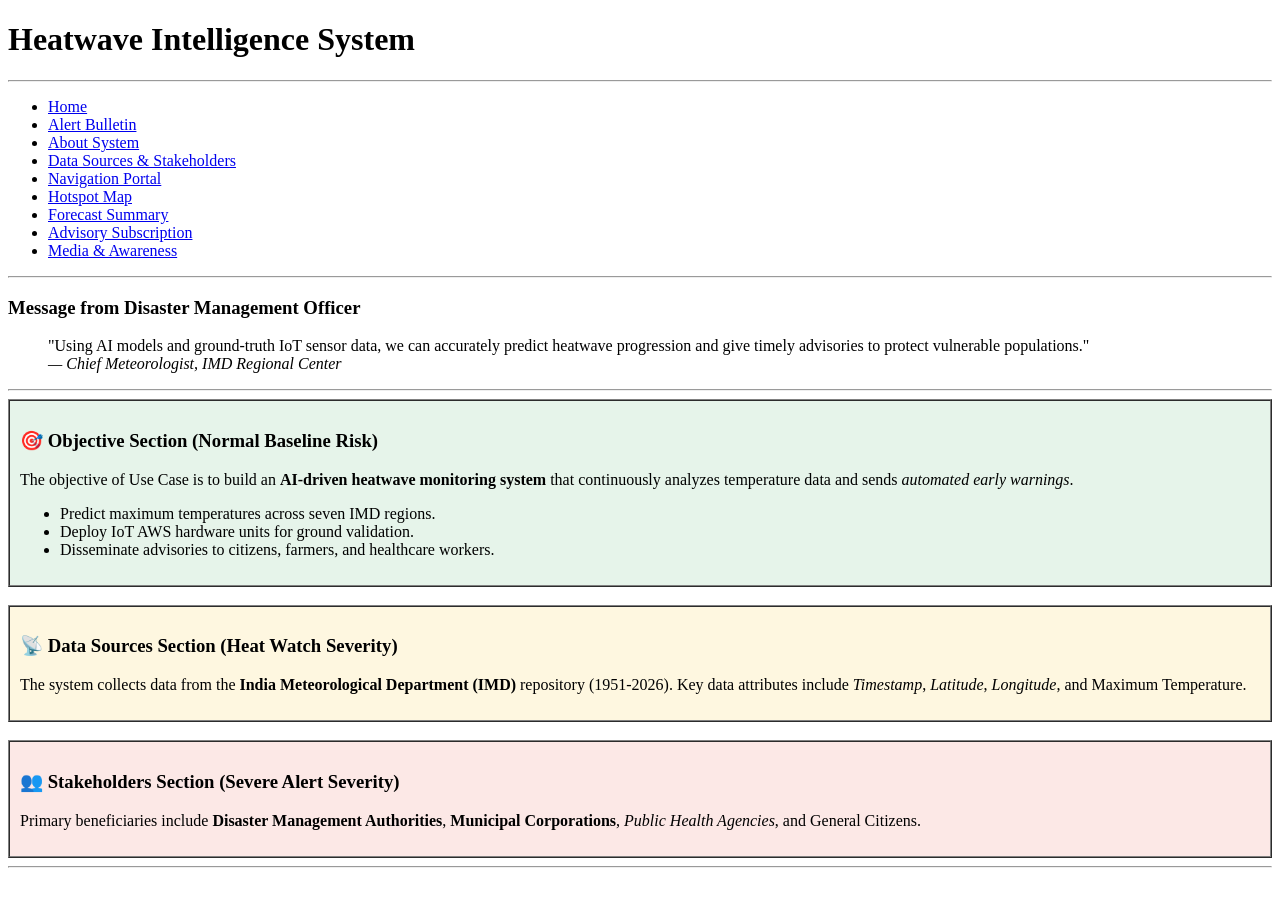
==== html/about-system.html @ 8874e6f4 "Add project files" ====
<!DOCTYPE html>
<html lang="en">

<head>
    <meta charset="UTF-8">
    <meta name="viewport" content="width=device-width, initial-scale=1.0">
    <title>About System - Heatwave Intelligence System</title>
</head>

<body>

    <header id="main-header">
        <h1 id="system-title">Heatwave Intelligence System</h1>
        <hr>
    </header>

    <nav id="main-nav">
        <ul>
            <li><a href="index.html">Home</a></li>
            <li><a href="alert-details.html">Alert Bulletin</a></li>
            <li><a href="about-system.html">About System</a></li>
            <li><a href="sources.html">Data Sources & Stakeholders</a></li>
            <li><a href="navigation.html">Navigation Portal</a></li>
            <li><a href="hotspot-map.html">Hotspot Map</a></li>
            <li><a href="forecast.html">Forecast Summary</a></li>
            <li><a href="subscribe.html">Advisory Subscription</a></li>
            <li><a href="media.html">Media & Awareness</a></li>
        </ul>
    </nav>
    <hr>

    <main>
        <section>
            <h3>Message from Disaster Management Officer</h3>
            <blockquote>
                "Using AI models and ground-truth IoT sensor data, we can accurately predict heatwave progression and
                give timely advisories to protect vulnerable populations."
                <br>
                <cite>— Chief Meteorologist, IMD Regional Center</cite>
            </blockquote>
        </section>
        <hr>

        <div id="objective-section">
            <table border="1" cellpadding="10" cellspacing="0" width="100%" bgcolor="#e6f4ea">
                <tr>
                    <td>
                        <h3>🎯 Objective Section (Normal Baseline Risk)</h3>
                        <p>
                            The objective of <span>Use Case </span> is to build an <strong>AI-driven heatwave
                                monitoring system</strong>
                            that continuously analyzes temperature data and sends <em>automated early warnings</em>.
                        </p>
                        <ul>
                            <li>Predict maximum temperatures across seven IMD regions.</li>
                            <li>Deploy IoT AWS hardware units for ground validation.</li>
                            <li>Disseminate advisories to citizens, farmers, and healthcare workers.</li>
                        </ul>
                    </td>
                </tr>
            </table>
        </div>
        <br>

        <div id="sources-section">
            <table border="1" cellpadding="10" cellspacing="0" width="100%" bgcolor="#fef7e0">
                <tr>
                    <td>
                        <h3>📡 Data Sources Section (Heat Watch Severity)</h3>
                        <p>
                            The system collects data from the <strong>India Meteorological Department (IMD)</strong>
                            repository (1951-2026).
                            Key data attributes include <em>Timestamp</em>, <em>Latitude</em>, <em>Longitude</em>, and
                            <span>Maximum Temperature</span>.
                        </p>
                    </td>
                </tr>
            </table>
        </div>
        <br>

        <div id="stakeholders-section">
            <table border="1" cellpadding="10" cellspacing="0" width="100%" bgcolor="#fce8e6">
                <tr>
                    <td>
                        <h3>👥 Stakeholders Section (Severe Alert Severity)</h3>
                        <p>
                            Primary beneficiaries include <strong>Disaster Management Authorities</strong>,
                            <strong>Municipal Corporations</strong>,
                            <em>Public Health Agencies</em>, and <span>General Citizens</span>.
                        </p>
                    </td>
                </tr>
            </table>
        </div>
    </main>
    <hr>

</body>

</html>
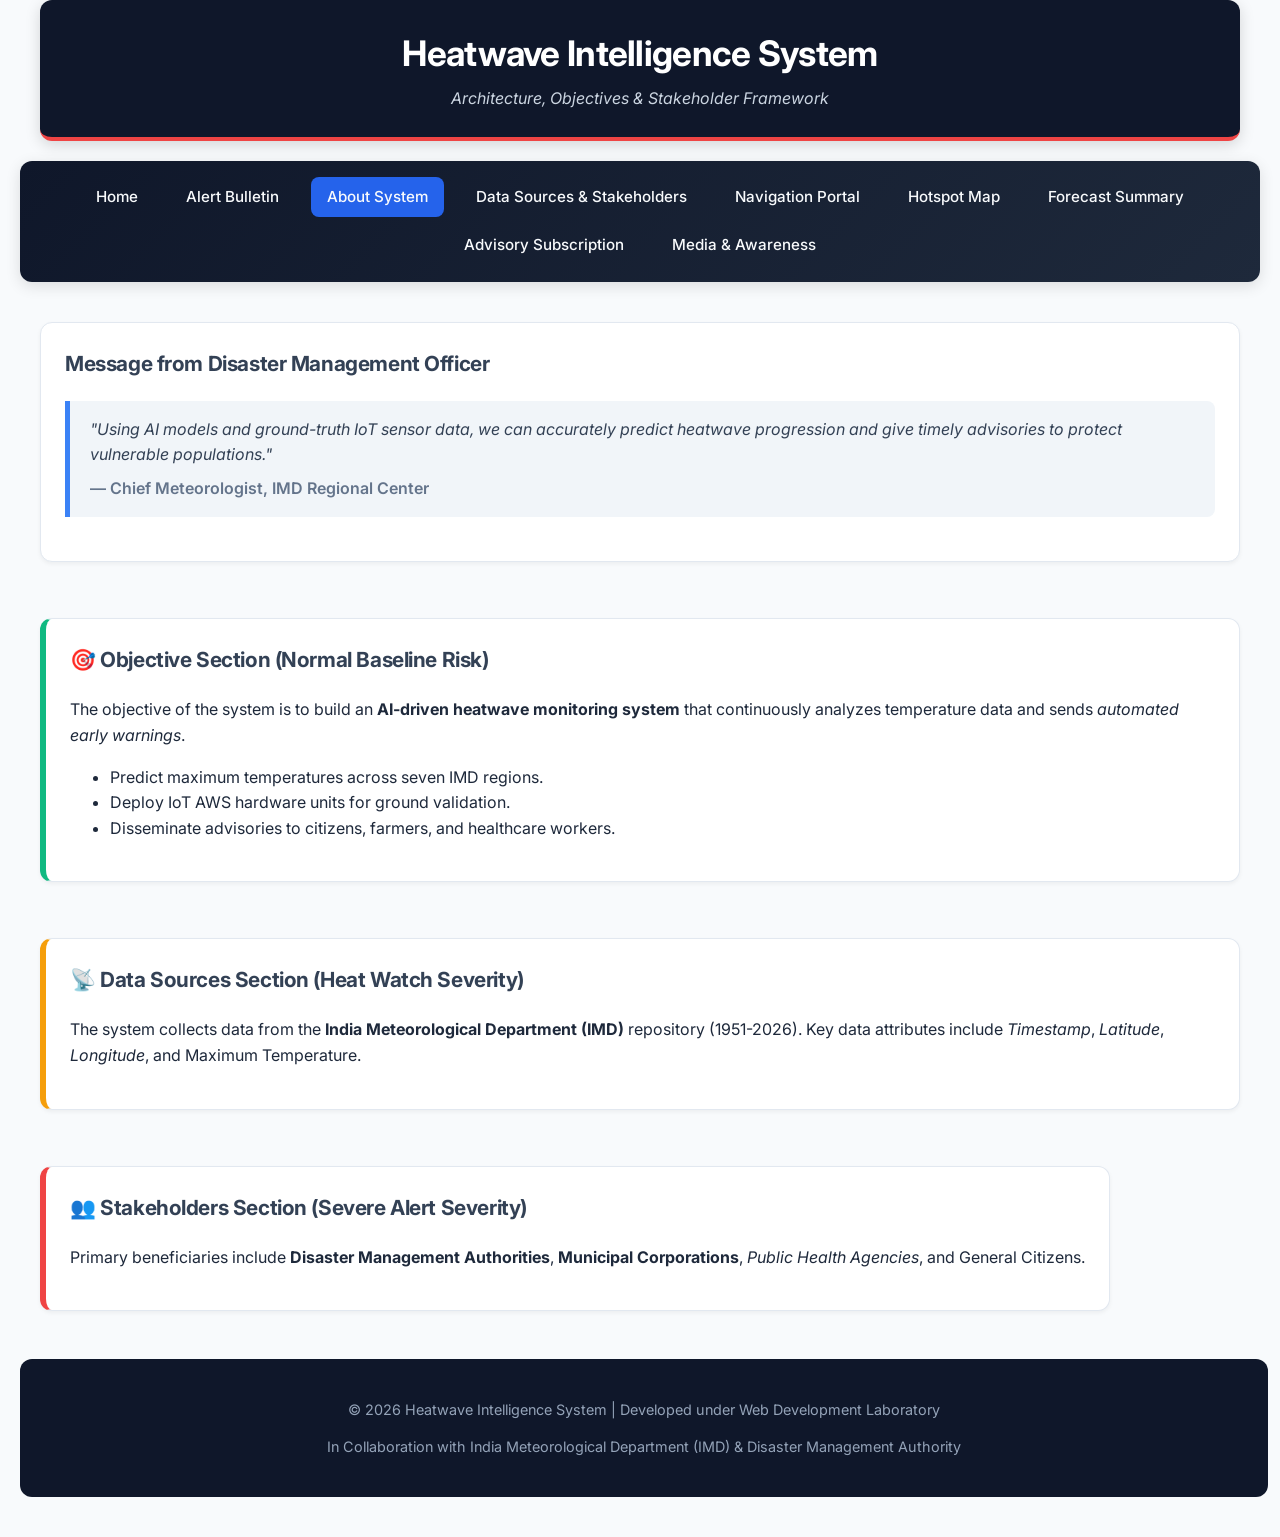
==== commit c71d1c0f: "Add CSS styles for Experiment 2 in separate css directory" ====
--- a/html/about-system.html
+++ b/html/about-system.html
@@ -5,20 +5,25 @@
     <meta charset="UTF-8">
     <meta name="viewport" content="width=device-width, initial-scale=1.0">
     <title>About System - Heatwave Intelligence System</title>
+    <!-- Task 3, 4, 5, 9: External CSS links from css folder -->
+    <link rel="stylesheet" href="../css/style.css">
+    <link rel="stylesheet" href="../css/nav.css">
+    <link rel="stylesheet" href="../css/table.css">
+    <link rel="stylesheet" href="../css/layout.css">
 </head>
 
 <body>
 
-    <header id="main-header">
-        <h1 id="system-title">Heatwave Intelligence System</h1>
-        <hr>
+    <header id="main-header" style="background-color: #0f172a; padding: 25px; border-bottom: 4px solid #ef4444; border-radius: 12px; margin-bottom: 20px; box-shadow: 0 4px 15px rgba(0,0,0,0.15);">
+        <h1 id="system-title" style="color: #ffffff; text-align: center; margin: 0; font-size: 2.2rem;">Heatwave Intelligence System</h1>
+        <p style="color: #cbd5e1; text-align: center; margin: 5px 0 0 0;"><i>Architecture, Objectives &amp; Stakeholder Framework</i></p>
     </header>
 
-    <nav id="main-nav">
+    <nav id="main-nav" class="nav-bar">
         <ul>
             <li><a href="index.html">Home</a></li>
             <li><a href="alert-details.html">Alert Bulletin</a></li>
-            <li><a href="about-system.html">About System</a></li>
+            <li><a href="about-system.html" class="active">About System</a></li>
             <li><a href="sources.html">Data Sources & Stakeholders</a></li>
             <li><a href="navigation.html">Navigation Portal</a></li>
             <li><a href="hotspot-map.html">Hotspot Map</a></li>
@@ -27,10 +32,9 @@
             <li><a href="media.html">Media & Awareness</a></li>
         </ul>
     </nav>
-    <hr>
 
-    <main>
-        <section>
+    <main id="main-content">
+        <section class="card">
             <h3>Message from Disaster Management Officer</h3>
             <blockquote>
                 "Using AI models and ground-truth IoT sensor data, we can accurately predict heatwave progression and
@@ -39,62 +43,47 @@
                 <cite>— Chief Meteorologist, IMD Regional Center</cite>
             </blockquote>
         </section>
-        <hr>
 
-        <div id="objective-section">
-            <table border="1" cellpadding="10" cellspacing="0" width="100%" bgcolor="#e6f4ea">
-                <tr>
-                    <td>
-                        <h3>🎯 Objective Section (Normal Baseline Risk)</h3>
-                        <p>
-                            The objective of <span>Use Case </span> is to build an <strong>AI-driven heatwave
-                                monitoring system</strong>
-                            that continuously analyzes temperature data and sends <em>automated early warnings</em>.
-                        </p>
-                        <ul>
-                            <li>Predict maximum temperatures across seven IMD regions.</li>
-                            <li>Deploy IoT AWS hardware units for ground validation.</li>
-                            <li>Disseminate advisories to citizens, farmers, and healthcare workers.</li>
-                        </ul>
-                    </td>
-                </tr>
-            </table>
+        <!-- Task 4 & Task 5: Cards / Table section layout styling -->
+        <div id="objective-section" class="info-card" style="border-left: 6px solid #10b981;">
+            <h3>🎯 Objective Section (Normal Baseline Risk)</h3>
+            <p>
+                The objective of the system is to build an <strong>AI-driven heatwave
+                    monitoring system</strong>
+                that continuously analyzes temperature data and sends <em>automated early warnings</em>.
+            </p>
+            <ul>
+                <li>Predict maximum temperatures across seven IMD regions.</li>
+                <li>Deploy IoT AWS hardware units for ground validation.</li>
+                <li>Disseminate advisories to citizens, farmers, and healthcare workers.</li>
+            </ul>
         </div>
-        <br>
 
-        <div id="sources-section">
-            <table border="1" cellpadding="10" cellspacing="0" width="100%" bgcolor="#fef7e0">
-                <tr>
-                    <td>
-                        <h3>📡 Data Sources Section (Heat Watch Severity)</h3>
-                        <p>
-                            The system collects data from the <strong>India Meteorological Department (IMD)</strong>
-                            repository (1951-2026).
-                            Key data attributes include <em>Timestamp</em>, <em>Latitude</em>, <em>Longitude</em>, and
-                            <span>Maximum Temperature</span>.
-                        </p>
-                    </td>
-                </tr>
-            </table>
+        <div id="sources-section" class="info-card" style="border-left: 6px solid #f59e0b;">
+            <h3>📡 Data Sources Section (Heat Watch Severity)</h3>
+            <p>
+                The system collects data from the <strong>India Meteorological Department (IMD)</strong>
+                repository (1951-2026).
+                Key data attributes include <em>Timestamp</em>, <em>Latitude</em>, <em>Longitude</em>, and
+                <span>Maximum Temperature</span>.
+            </p>
         </div>
-        <br>
 
-        <div id="stakeholders-section">
-            <table border="1" cellpadding="10" cellspacing="0" width="100%" bgcolor="#fce8e6">
-                <tr>
-                    <td>
-                        <h3>👥 Stakeholders Section (Severe Alert Severity)</h3>
-                        <p>
-                            Primary beneficiaries include <strong>Disaster Management Authorities</strong>,
-                            <strong>Municipal Corporations</strong>,
-                            <em>Public Health Agencies</em>, and <span>General Citizens</span>.
-                        </p>
-                    </td>
-                </tr>
-            </table>
+        <div id="stakeholders-section" class="info-card" style="border-left: 6px solid #ef4444;">
+            <h3>👥 Stakeholders Section (Severe Alert Severity)</h3>
+            <p>
+                Primary beneficiaries include <strong>Disaster Management Authorities</strong>,
+                <strong>Municipal Corporations</strong>,
+                <em>Public Health Agencies</em>, and <span>General Citizens</span>.
+            </p>
         </div>
     </main>
-    <hr>
+
+    <!-- Task 3: Common Footer -->
+    <footer class="main-footer">
+        <p>&copy; 2026 Heatwave Intelligence System | Developed under Web Development Laboratory</p>
+        <p>In Collaboration with India Meteorological Department (IMD) &amp; Disaster Management Authority</p>
+    </footer>
 
 </body>
 
--- a/css/style.css
+++ b/css/style.css
@@ -0,0 +1,253 @@
+/* ==========================================
+   Task 3: External CSS for Whole Website Theme
+   Task 4: Style Categories / Notice Sidebar
+   Task 5: Card Layout Using CSS Box Model
+   Task 10: CSS Effects & Highlighting
+   ========================================== */
+
+@import url('https://fonts.googleapis.com/css2?family=Inter:wght@300;400;500;600;700;800&display=swap');
+
+:root {
+    --primary-color: #0f172a;
+    --accent-warning: #f59e0b;
+    --accent-danger: #ef4444;
+    --accent-success: #10b981;
+    --accent-info: #3b82f6;
+    --bg-main: #f8fafc;
+    --bg-card: #ffffff;
+    --text-primary: #1e293b;
+    --text-secondary: #64748b;
+    --border-color: #e2e8f0;
+    --radius: 12px;
+    --shadow-sm: 0 2px 4px rgba(0,0,0,0.05);
+    --shadow-md: 0 4px 12px rgba(0,0,0,0.08);
+    --shadow-lg: 0 10px 25px -5px rgba(0,0,0,0.1);
+}
+
+/* Site-wide Body & Typography */
+body {
+    font-family: 'Inter', system-ui, -apple-system, BlinkMacSystemFont, 'Segoe UI', Roboto, sans-serif;
+    background-color: var(--bg-main);
+    color: var(--text-primary);
+    line-height: 1.6;
+    margin: 0;
+    padding: 0 20px 40px 20px;
+}
+
+/* Container limits for optimal layout */
+body > header,
+body > nav,
+body > main,
+body > footer {
+    max-width: 1200px;
+    margin-left: auto;
+    margin-right: auto;
+}
+
+/* Common Heading Styles */
+h1, h2, h3, h4, h5, h6 {
+    color: var(--primary-color);
+    font-weight: 700;
+    letter-spacing: -0.02em;
+    margin-top: 0;
+}
+
+h1 { font-size: 2rem; }
+h2 { font-size: 1.6rem; color: #1e293b; border-bottom: 2px solid var(--accent-warning); padding-bottom: 8px; margin-top: 24px; }
+h3 { font-size: 1.3rem; color: #334155; }
+
+/* Links Styling */
+a {
+    color: var(--accent-info);
+    text-decoration: none;
+    transition: color 0.2s ease, text-decoration 0.2s ease;
+}
+
+a:hover {
+    color: #1d4ed8;
+    text-decoration: underline;
+}
+
+/* Horizontal Rule Styling */
+hr {
+    border: 0;
+    height: 1px;
+    background: linear-gradient(to right, transparent, var(--border-color), transparent);
+    margin: 20px 0;
+}
+
+/* ==========================================
+   Task 4: Style Sidebar / Categories Card
+   ========================================== */
+.notice-sidebar,
+aside,
+.sidebar-card {
+    background-color: #fffbe0;
+    border: 2px solid #fde68a;
+    border-radius: var(--radius);
+    padding: 20px;
+    box-shadow: var(--shadow-md);
+    margin: 20px 0;
+    transition: box-shadow 0.3s ease;
+}
+
+.notice-sidebar:hover,
+aside:hover {
+    box-shadow: var(--shadow-lg);
+}
+
+.notice-sidebar h3, aside h3 {
+    color: #92400e;
+    margin-top: 0;
+}
+
+.notice-sidebar ul, aside ul {
+    list-style-type: none;
+    padding-left: 0;
+}
+
+.notice-sidebar li, aside li {
+    padding: 8px 12px;
+    margin-bottom: 8px;
+    background-color: rgba(255, 255, 255, 0.7);
+    border-radius: 6px;
+    transition: background-color 0.2s ease, transform 0.2s ease;
+}
+
+.notice-sidebar li:hover, aside li:hover {
+    background-color: #fef3c7;
+    transform: translateX(4px);
+}
+
+/* ==========================================
+   Task 5: Card Layout Using CSS Box Model
+   ========================================== */
+.card,
+.info-card,
+article,
+section {
+    background-color: var(--bg-card);
+    border: 1px solid var(--border-color);
+    border-radius: var(--radius);
+    padding: 24px;
+    margin: 16px 0;
+    box-shadow: var(--shadow-sm);
+    transition: transform 0.2s ease, box-shadow 0.2s ease;
+}
+
+.card:hover, article:hover {
+    box-shadow: var(--shadow-md);
+}
+
+.product-card {
+    display: inline-block;
+    width: 280px;
+    margin: 12px;
+    padding: 20px;
+    border: 1px solid var(--border-color);
+    border-radius: var(--radius);
+    background-color: var(--bg-card);
+    box-shadow: var(--shadow-md);
+    text-align: center;
+    vertical-align: top;
+}
+
+.product-card:hover {
+    transform: translateY(-4px);
+    box-shadow: var(--shadow-lg);
+}
+
+/* Blockquote Styling */
+blockquote {
+    background: #f1f5f9;
+    border-left: 5px solid var(--accent-info);
+    margin: 20px 0;
+    padding: 16px 20px;
+    border-radius: 0 8px 8px 0;
+    font-style: italic;
+    color: #334155;
+}
+
+blockquote cite {
+    display: block;
+    margin-top: 8px;
+    font-style: normal;
+    font-weight: 600;
+    color: var(--text-secondary);
+}
+
+/* Highlight Mark Tag */
+mark {
+    background-color: #fef08a;
+    color: #854d0e;
+    padding: 2px 6px;
+    border-radius: 4px;
+    font-weight: 600;
+}
+
+/* ==========================================
+   Task 10: CSS Effects & Highlighting (Offer / Alert Box)
+   ========================================== */
+.offer-box,
+.glowing-alert-box,
+#alert-aside {
+    background-color: #fff1f2;
+    border: 2px solid #fecdd3;
+    border-left: 6px solid var(--accent-danger);
+    border-radius: var(--radius);
+    padding: 20px;
+    margin: 20px 0;
+    animation: glow-pulse 2s infinite ease-in-out;
+}
+
+.offer-box h3,
+.glowing-alert-box h3 {
+    color: #9f1239;
+    font-size: 1.4rem;
+    text-shadow: 0 1px 2px rgba(225, 29, 72, 0.2);
+}
+
+@keyframes glow-pulse {
+    0% {
+        box-shadow: 0 0 5px rgba(239, 68, 68, 0.3);
+    }
+    50% {
+        box-shadow: 0 0 22px rgba(239, 68, 68, 0.65), 0 0 35px rgba(245, 158, 11, 0.3);
+    }
+    100% {
+        box-shadow: 0 0 5px rgba(239, 68, 68, 0.3);
+    }
+}
+
+.blinking-text {
+    animation: blinker 1.5s linear infinite;
+    color: var(--accent-danger);
+    font-weight: 700;
+}
+
+@keyframes blinker {
+    50% {
+        opacity: 0.3;
+    }
+}
+
+/* ==========================================
+   Common Footer Style (Task 3 Requirement)
+   ========================================== */
+footer, .main-footer {
+    margin-top: 40px;
+    padding: 24px;
+    background-color: var(--primary-color);
+    color: #94a3b8;
+    text-align: center;
+    border-radius: var(--radius);
+    font-size: 0.9rem;
+}
+
+footer a, .main-footer a {
+    color: #38bdf8;
+}
+
+footer a:hover, .main-footer a:hover {
+    color: #7dd3fc;
+}
--- a/css/nav.css
+++ b/css/nav.css
@@ -0,0 +1,106 @@
+/* ==========================================
+   Task 2: Navigation Menu Styling
+   Task 6: Image Gallery Styling with CSS
+   ========================================== */
+
+/* Navigation Bar Container */
+nav, .nav-bar, #main-nav {
+    background: linear-gradient(135deg, #0f172a, #1e293b);
+    padding: 12px 20px;
+    border-radius: 12px;
+    margin: 20px 0;
+    box-shadow: 0 4px 15px rgba(0, 0, 0, 0.12);
+    text-align: center;
+}
+
+/* Navigation List (Task 2: Remove bullet points) */
+nav ul, .nav-bar ul, #main-nav ul {
+    list-style-type: none;
+    margin: 0;
+    padding: 0;
+}
+
+/* Navigation Items (Task 2: Display menu items horizontally) */
+nav ul li, .nav-bar ul li, #main-nav ul li {
+    display: inline-block;
+    margin: 4px 6px;
+}
+
+/* Navigation Links (Task 2: Styling links & text-decoration) */
+nav ul li a, .nav-bar ul li a, #main-nav ul li a {
+    display: inline-block;
+    color: #f8fafc;
+    text-decoration: none;
+    padding: 8px 16px;
+    font-weight: 500;
+    font-size: 0.95rem;
+    border-radius: 8px;
+    transition: all 0.25s ease-in-out;
+}
+
+/* Navigation Hover Effect (Task 2: :hover effect) */
+nav ul li a:hover, .nav-bar ul li a:hover, #main-nav ul li a:hover {
+    background-color: #3b82f6;
+    color: #ffffff;
+    text-decoration: none;
+    transform: translateY(-2px);
+    box-shadow: 0 4px 12px rgba(59, 130, 246, 0.4);
+}
+
+/* Active / Current Page Navigation Link */
+nav ul li a.active, .nav-bar ul li a.active {
+    background-color: #2563eb;
+    color: #ffffff;
+    font-weight: 600;
+}
+
+
+/* ==========================================
+   Task 6: Image Gallery Styling with CSS
+   ========================================== */
+
+/* Image Containers & Grid */
+.gallery-container, .image-grid {
+    display: flex;
+    flex-wrap: wrap;
+    justify-content: center;
+    gap: 20px;
+    margin: 24px 0;
+}
+
+/* Styling Images (Task 6: Same size for all images, border, spacing) */
+img,
+.gallery-image,
+.map-image {
+    max-width: 100%;
+    height: auto;
+    border: 3px solid #cbd5e1;
+    border-radius: 12px;
+    margin: 12px auto;
+    display: block;
+    box-shadow: 0 6px 18px rgba(0, 0, 0, 0.08);
+    transition: transform 0.35s ease, box-shadow 0.35s ease, border-color 0.35s ease;
+}
+
+/* Hover Zoom Effect (Task 6: transition, transform: scale()) */
+img:hover,
+.gallery-image:hover,
+.map-image:hover {
+    transform: scale(1.03);
+    border-color: #3b82f6;
+    box-shadow: 0 12px 28px rgba(0, 0, 0, 0.18);
+}
+
+/* Embed IFrames Styling (Videos, Live Maps) */
+iframe {
+    border-radius: 12px;
+    border: 2px solid #cbd5e1 !important;
+    box-shadow: 0 6px 18px rgba(0, 0, 0, 0.08);
+    transition: transform 0.3s ease, border-color 0.3s ease;
+    max-width: 100%;
+}
+
+iframe:hover {
+    border-color: #3b82f6 !important;
+    transform: translateY(-2px);
+}
--- a/css/table.css
+++ b/css/table.css
@@ -0,0 +1,72 @@
+/* ==========================================
+   Task 7: Table Styling for Price List / Data Tables
+   ========================================== */
+
+/* Main Table Container & Styling */
+table {
+    width: 100%;
+    border-collapse: collapse; /* Task 7: Collapse borders */
+    margin: 24px 0;
+    font-size: 0.95rem;
+    background-color: #ffffff;
+    border-radius: 12px;
+    overflow: hidden;
+    box-shadow: 0 4px 16px rgba(0, 0, 0, 0.08);
+    border: 1px solid #cbd5e1;
+}
+
+/* Table Caption */
+caption {
+    font-weight: 700;
+    font-size: 1.1rem;
+    color: #0f172a;
+    margin-bottom: 12px;
+    caption-side: top;
+    text-align: center;
+}
+
+/* Table Header (Task 7: Add header background color & center align) */
+th {
+    background: linear-gradient(135deg, #1e293b, #334155);
+    color: #ffffff;
+    font-weight: 600;
+    padding: 14px 16px;
+    text-align: center; /* Task 7: Center align text */
+    border: 1px solid #475569;
+    letter-spacing: 0.02em;
+}
+
+/* Table Body Cells (Task 7: Center align text) */
+td {
+    padding: 12px 16px;
+    text-align: center; /* Task 7: Center align text */
+    border: 1px solid #e2e8f0;
+    color: #1e293b;
+}
+
+/* Zebra-striping Rows (Task 7: Use nth-child(even)) */
+tbody tr:nth-child(even) {
+    background-color: #f8fafc; /* Task 7: Zebra-striping rows */
+}
+
+/* Table Row Hover Effect */
+tbody tr:hover {
+    background-color: #f1f5f9;
+    transition: background-color 0.2s ease;
+}
+
+/* Severity Indicator Badges inside Tables */
+td mark {
+    display: inline-block;
+    padding: 4px 10px;
+    border-radius: 6px;
+}
+
+/* Footer row in table */
+tfoot td {
+    background-color: #f1f5f9;
+    font-style: italic;
+    color: #64748b;
+    font-size: 0.88rem;
+    padding: 14px;
+}
--- a/css/layout.css
+++ b/css/layout.css
@@ -0,0 +1,65 @@
+/* ==========================================
+   Task 9: Page Layout Using CSS (Header, Sidebar, Content, Footer)
+   ========================================== */
+
+/* Page Layout Wrapper */
+.layout-container,
+main#main-content {
+    display: flex; /* Task 9: Use flex or float for page layout */
+    flex-wrap: wrap;
+    gap: 24px;
+    margin: 24px auto;
+    align-items: flex-start;
+}
+
+/* Header (Task 9: Header at top) */
+header#main-header,
+header {
+    width: 100%;
+    margin-bottom: 16px;
+    box-sizing: border-box;
+}
+
+/* Content Area (Task 9: Content to right/left with width and spacing) */
+#main-content > section,
+.content-area,
+main article {
+    flex: 2 1 65%; /* Task 9: Set width and flex allocation */
+    min-width: 300px;
+    box-sizing: border-box;
+}
+
+/* Sidebar Area (Task 9: Set sidebar to left/right) */
+#alert-aside,
+.sidebar,
+aside {
+    flex: 1 1 28%; /* Task 9: Set width for sidebar */
+    min-width: 260px;
+    box-sizing: border-box;
+}
+
+/* Footer (Task 9: Footer at bottom) */
+footer,
+.main-footer {
+    width: 100%;
+    clear: both; /* Fallback for float layouts */
+    margin-top: 32px;
+}
+
+/* Responsive Mobile Layout (Stacking for smaller screens) */
+@media (max-width: 768px) {
+    .layout-container,
+    main#main-content {
+        flex-direction: column;
+    }
+    
+    #main-content > section,
+    .content-area,
+    main article,
+    #alert-aside,
+    .sidebar,
+    aside {
+        flex: 1 1 100%;
+        width: 100%;
+    }
+}
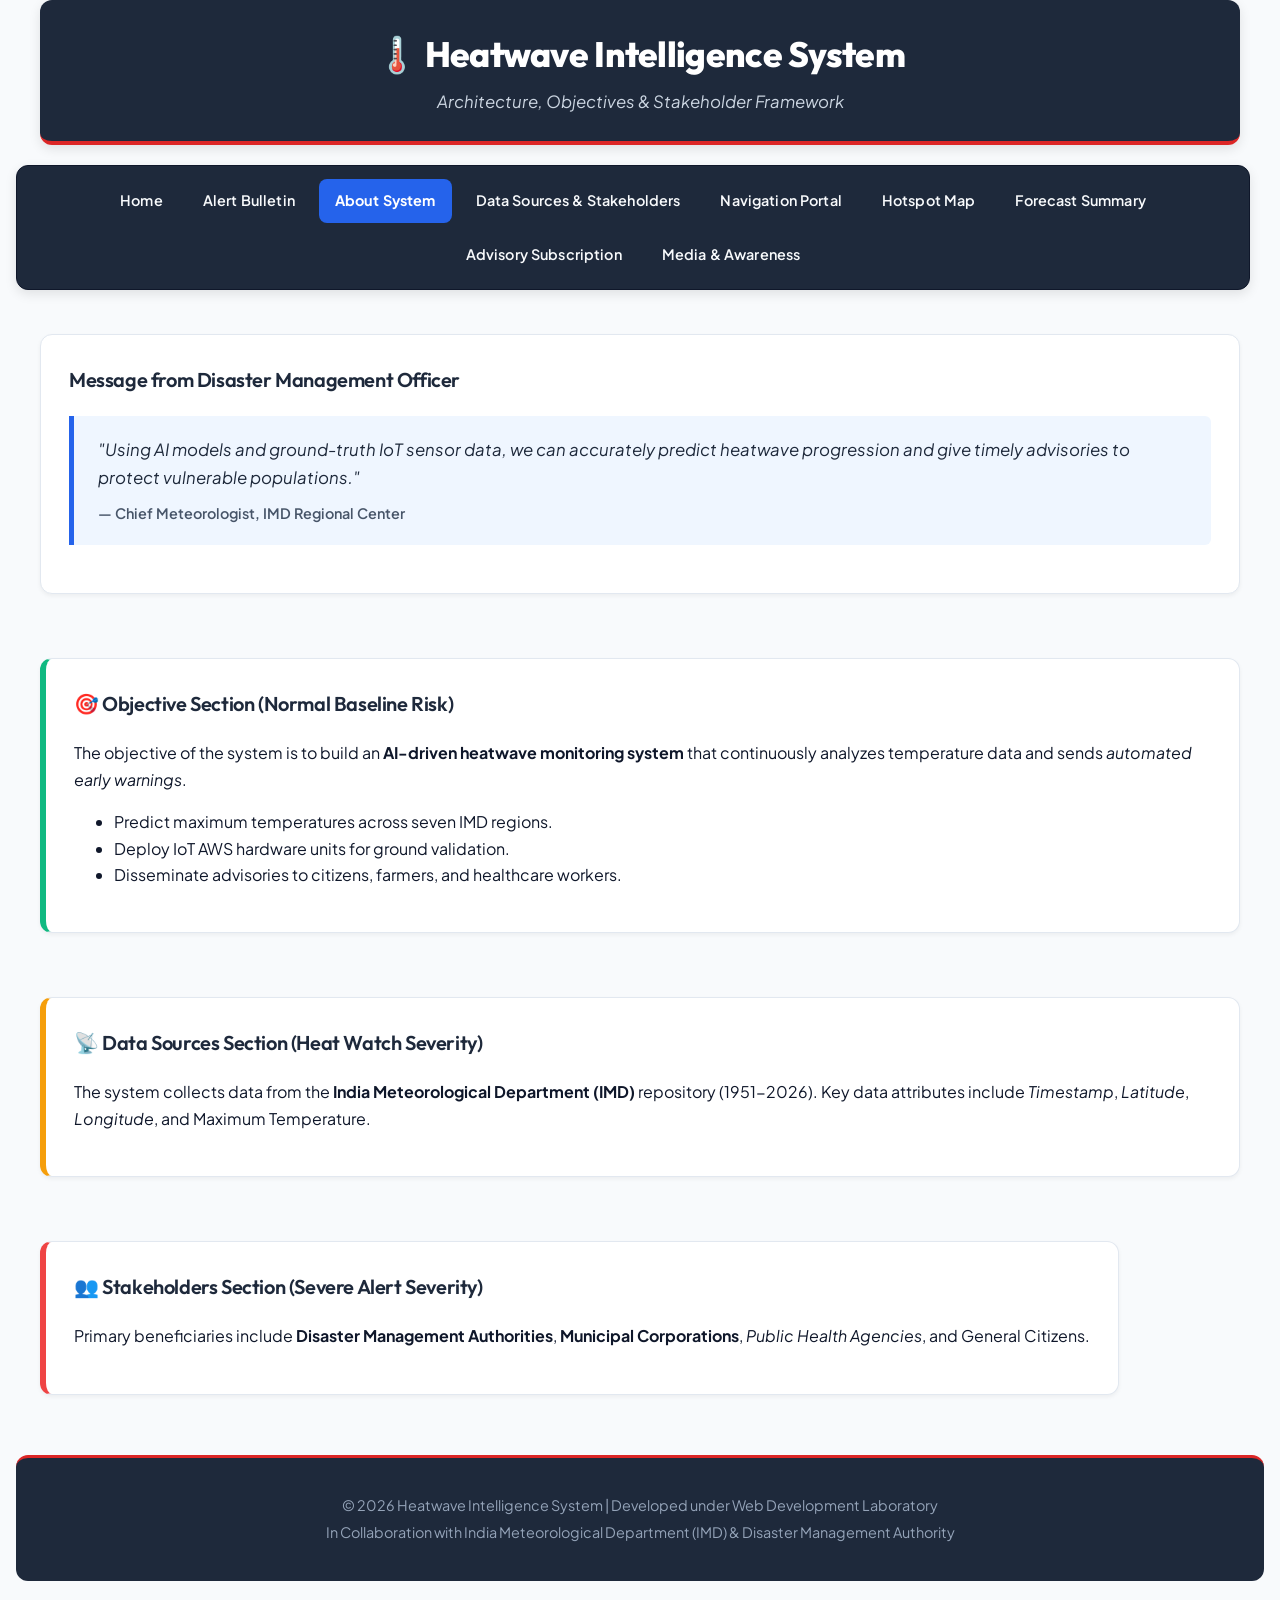
==== commit 83d43844: "Convert website to light theme with solid colors and remove all gradients" ====
--- a/html/about-system.html
+++ b/html/about-system.html
@@ -14,9 +14,9 @@
 
 <body>
 
-    <header id="main-header" style="background-color: #0f172a; padding: 25px; border-bottom: 4px solid #ef4444; border-radius: 12px; margin-bottom: 20px; box-shadow: 0 4px 15px rgba(0,0,0,0.15);">
-        <h1 id="system-title" style="color: #ffffff; text-align: center; margin: 0; font-size: 2.2rem;">Heatwave Intelligence System</h1>
-        <p style="color: #cbd5e1; text-align: center; margin: 5px 0 0 0;"><i>Architecture, Objectives &amp; Stakeholder Framework</i></p>
+    <header id="main-header" style="background-color: #1e293b; padding: 25px; border-bottom: 4px solid #dc2626; border-radius: 12px; margin-bottom: 20px; box-shadow: 0 4px 12px rgba(0,0,0,0.1); text-align: center;">
+        <h1 id="system-title" style="color: #ffffff; text-align: center; margin: 0; font-size: 2.2rem; font-family: 'Outfit', sans-serif;">🌡️ Heatwave Intelligence System</h1>
+        <p style="color: #cbd5e1; text-align: center; margin: 5px 0 0 0; font-size: 1.05rem;"><i>Architecture, Objectives &amp; Stakeholder Framework</i></p>
     </header>
 
     <nav id="main-nav" class="nav-bar">
--- a/css/style.css
+++ b/css/style.css
@@ -1,40 +1,61 @@
-/* ==========================================
-   Task 3: External CSS for Whole Website Theme
-   Task 4: Style Categories / Notice Sidebar
-   Task 5: Card Layout Using CSS Box Model
-   Task 10: CSS Effects & Highlighting
-   ========================================== */
-
-@import url('https://fonts.googleapis.com/css2?family=Inter:wght@300;400;500;600;700;800&display=swap');
+/* ==========================================================================
+   HEATWAVE INTELLIGENCE SYSTEM - CORE STYLESHEET (style.css)
+   Clean Light Theme - Solid Colors (No Gradients)
+   Fulfilling: Task 3 (External CSS, Theme), Task 4 (Sidebar Cards), 
+               Task 5 (Box Model Cards), Task 10 (Effects & Highlighting)
+   ========================================================================== */
+
+@import url('https://fonts.googleapis.com/css2?family=Outfit:wght@400;500;600;700;800&family=Plus+Jakarta+Sans:wght@400;500;600;700&display=swap');
 
 :root {
-    --primary-color: #0f172a;
-    --accent-warning: #f59e0b;
-    --accent-danger: #ef4444;
-    --accent-success: #10b981;
-    --accent-info: #3b82f6;
+    /* Color Palette - Clean Light Theme with Solid Colors */
     --bg-main: #f8fafc;
+    --bg-surface: #ffffff;
     --bg-card: #ffffff;
-    --text-primary: #1e293b;
-    --text-secondary: #64748b;
+    --bg-card-alt: #f1f5f9;
+    
+    --text-main: #0f172a;
+    --text-muted: #475569;
+    --text-light: #ffffff;
+    
+    --accent-red: #dc2626;
+    --accent-red-bg: #fef2f2;
+    --accent-red-border: #fca5a5;
+    
+    --accent-orange: #d97706;
+    --accent-orange-bg: #fffbeb;
+    --accent-orange-border: #fde68a;
+    
+    --accent-green: #059669;
+    --accent-green-bg: #ecfdf5;
+    
+    --accent-blue: #2563eb;
+    --accent-blue-bg: #eff6ff;
+    
     --border-color: #e2e8f0;
-    --radius: 12px;
-    --shadow-sm: 0 2px 4px rgba(0,0,0,0.05);
-    --shadow-md: 0 4px 12px rgba(0,0,0,0.08);
-    --shadow-lg: 0 10px 25px -5px rgba(0,0,0,0.1);
-}
-
-/* Site-wide Body & Typography */
+    --border-dark: #cbd5e1;
+    
+    --radius-sm: 6px;
+    --radius-md: 12px;
+    --radius-lg: 16px;
+    
+    --shadow-sm: 0 2px 4px rgba(0, 0, 0, 0.05);
+    --shadow-md: 0 4px 12px rgba(0, 0, 0, 0.08);
+    --shadow-lg: 0 8px 24px rgba(0, 0, 0, 0.12);
+}
+
+/* Site-wide Body & Typography (Task 3 Requirement) */
 body {
-    font-family: 'Inter', system-ui, -apple-system, BlinkMacSystemFont, 'Segoe UI', Roboto, sans-serif;
+    font-family: 'Plus Jakarta Sans', system-ui, -apple-system, sans-serif;
     background-color: var(--bg-main);
-    color: var(--text-primary);
-    line-height: 1.6;
+    color: var(--text-main);
+    line-height: 1.65;
     margin: 0;
-    padding: 0 20px 40px 20px;
-}
-
-/* Container limits for optimal layout */
+    padding: 0 16px 40px 16px;
+    -webkit-font-smoothing: antialiased;
+}
+
+/* Page Layout Outer Centering */
 body > header,
 body > nav,
 body > main,
@@ -44,21 +65,38 @@
     margin-right: auto;
 }
 
-/* Common Heading Styles */
+/* Common Heading Styles (Task 3 Requirement) */
 h1, h2, h3, h4, h5, h6 {
-    color: var(--primary-color);
-    font-weight: 700;
+    font-family: 'Outfit', sans-serif;
     letter-spacing: -0.02em;
     margin-top: 0;
-}
-
-h1 { font-size: 2rem; }
-h2 { font-size: 1.6rem; color: #1e293b; border-bottom: 2px solid var(--accent-warning); padding-bottom: 8px; margin-top: 24px; }
-h3 { font-size: 1.3rem; color: #334155; }
+    color: var(--text-main);
+}
+
+h1 { 
+    font-size: 2.2rem; 
+    font-weight: 800; 
+}
+
+h2 { 
+    font-size: 1.6rem; 
+    font-weight: 700; 
+    color: #1e293b; 
+    border-bottom: 3px solid var(--accent-red);
+    padding-bottom: 8px;
+    margin-top: 28px;
+    margin-bottom: 18px;
+}
+
+h3 { 
+    font-size: 1.25rem; 
+    font-weight: 600; 
+    color: #1e293b; 
+}
 
 /* Links Styling */
 a {
-    color: var(--accent-info);
+    color: var(--accent-blue);
     text-decoration: none;
     transition: color 0.2s ease, text-decoration 0.2s ease;
 }
@@ -72,8 +110,8 @@
 hr {
     border: 0;
     height: 1px;
-    background: linear-gradient(to right, transparent, var(--border-color), transparent);
-    margin: 20px 0;
+    background-color: var(--border-color);
+    margin: 24px 0;
 }
 
 /* ==========================================
@@ -82,40 +120,45 @@
 .notice-sidebar,
 aside,
 .sidebar-card {
-    background-color: #fffbe0;
-    border: 2px solid #fde68a;
-    border-radius: var(--radius);
-    padding: 20px;
+    background-color: var(--accent-orange-bg);
+    border: 2px solid var(--accent-orange-border);
+    border-radius: var(--radius-md);
+    padding: 24px;
     box-shadow: var(--shadow-md);
     margin: 20px 0;
-    transition: box-shadow 0.3s ease;
+    transition: box-shadow 0.3s ease, transform 0.3s ease;
 }
 
 .notice-sidebar:hover,
 aside:hover {
     box-shadow: var(--shadow-lg);
+    transform: translateY(-2px);
 }
 
 .notice-sidebar h3, aside h3 {
     color: #92400e;
+    font-size: 1.2rem;
     margin-top: 0;
 }
 
 .notice-sidebar ul, aside ul {
     list-style-type: none;
     padding-left: 0;
+    margin-bottom: 0;
 }
 
 .notice-sidebar li, aside li {
-    padding: 8px 12px;
-    margin-bottom: 8px;
-    background-color: rgba(255, 255, 255, 0.7);
-    border-radius: 6px;
-    transition: background-color 0.2s ease, transform 0.2s ease;
+    padding: 10px 14px;
+    margin-bottom: 10px;
+    background-color: #ffffff;
+    border: 1px solid #fde68a;
+    border-radius: var(--radius-sm);
+    transition: background-color 0.2s ease, transform 0.2s ease, border-color 0.2s ease;
 }
 
 .notice-sidebar li:hover, aside li:hover {
     background-color: #fef3c7;
+    border-color: #f59e0b;
     transform: translateX(4px);
 }
 
@@ -126,126 +169,204 @@
 .info-card,
 article,
 section {
-    background-color: var(--bg-card);
+    background-color: var(--bg-surface);
     border: 1px solid var(--border-color);
-    border-radius: var(--radius);
-    padding: 24px;
-    margin: 16px 0;
+    border-radius: var(--radius-md);
+    padding: 28px;
+    margin: 20px 0;
     box-shadow: var(--shadow-sm);
-    transition: transform 0.2s ease, box-shadow 0.2s ease;
+    transition: transform 0.25s ease, box-shadow 0.25s ease;
 }
 
 .card:hover, article:hover {
     box-shadow: var(--shadow-md);
 }
 
+/* Product Card Grid (Task 5: Box Model, inline-block/flex, width, margin, padding, border, shadow) */
 .product-card {
     display: inline-block;
-    width: 280px;
+    width: calc(33.333% - 24px);
+    min-width: 260px;
     margin: 12px;
-    padding: 20px;
-    border: 1px solid var(--border-color);
-    border-radius: var(--radius);
-    background-color: var(--bg-card);
+    padding: 24px;
+    border: 1px solid var(--border-dark);
+    border-radius: var(--radius-md);
+    background-color: #ffffff;
     box-shadow: var(--shadow-md);
     text-align: center;
     vertical-align: top;
+    box-sizing: border-box;
+    transition: transform 0.3s ease, box-shadow 0.3s ease, border-color 0.3s ease;
 }
 
 .product-card:hover {
     transform: translateY(-4px);
     box-shadow: var(--shadow-lg);
+    border-color: var(--accent-blue);
+}
+
+.product-card .stat-number {
+    font-family: 'Outfit', sans-serif;
+    font-size: 2.2rem;
+    font-weight: 800;
+    color: var(--text-main);
+    margin: 8px 0 4px 0;
+}
+
+.product-card .stat-label {
+    font-size: 0.85rem;
+    text-transform: uppercase;
+    letter-spacing: 0.08em;
+    color: var(--text-muted);
+    font-weight: 600;
 }
 
 /* Blockquote Styling */
 blockquote {
-    background: #f1f5f9;
-    border-left: 5px solid var(--accent-info);
+    background-color: var(--accent-blue-bg);
+    border-left: 5px solid var(--accent-blue);
     margin: 20px 0;
-    padding: 16px 20px;
-    border-radius: 0 8px 8px 0;
+    padding: 20px 24px;
+    border-radius: 0 var(--radius-sm) var(--radius-sm) 0;
     font-style: italic;
-    color: #334155;
+    color: #1e293b;
+    font-size: 1.05rem;
 }
 
 blockquote cite {
     display: block;
-    margin-top: 8px;
+    margin-top: 10px;
     font-style: normal;
     font-weight: 600;
-    color: var(--text-secondary);
+    color: var(--text-muted);
+    font-size: 0.9rem;
 }
 
 /* Highlight Mark Tag */
 mark {
     background-color: #fef08a;
     color: #854d0e;
-    padding: 2px 6px;
+    padding: 3px 8px;
     border-radius: 4px;
     font-weight: 600;
+}
+
+/* Status Badges with Solid Colors */
+.badge {
+    display: inline-block;
+    padding: 4px 12px;
+    border-radius: 20px;
+    font-size: 0.8rem;
+    font-weight: 700;
+    text-transform: uppercase;
+    letter-spacing: 0.05em;
+}
+
+.badge-danger {
+    background-color: #fee2e2;
+    color: #991b1b;
+    border: 1px solid #fca5a5;
+}
+
+.badge-warning {
+    background-color: #fef3c7;
+    color: #92400e;
+    border: 1px solid #fde68a;
+}
+
+.badge-success {
+    background-color: #d1fae5;
+    color: #065f46;
+    border: 1px solid #6ee7b7;
 }
 
 /* ==========================================
    Task 10: CSS Effects & Highlighting (Offer / Alert Box)
    ========================================== */
 .offer-box,
-.glowing-alert-box,
-#alert-aside {
-    background-color: #fff1f2;
-    border: 2px solid #fecdd3;
-    border-left: 6px solid var(--accent-danger);
-    border-radius: var(--radius);
-    padding: 20px;
-    margin: 20px 0;
-    animation: glow-pulse 2s infinite ease-in-out;
+.glowing-alert-box {
+    background-color: var(--accent-red-bg);
+    border: 2px solid var(--accent-red-border);
+    border-left: 6px solid var(--accent-red);
+    border-radius: var(--radius-md);
+    padding: 24px;
+    margin: 24px 0;
+    box-shadow: var(--shadow-md);
+    animation: alert-box-glow 2.5s infinite ease-in-out;
 }
 
 .offer-box h3,
 .glowing-alert-box h3 {
-    color: #9f1239;
-    font-size: 1.4rem;
-    text-shadow: 0 1px 2px rgba(225, 29, 72, 0.2);
-}
-
-@keyframes glow-pulse {
+    color: #991b1b;
+    font-size: 1.35rem;
+    text-shadow: 0 1px 2px rgba(153, 27, 27, 0.2);
+    display: flex;
+    align-items: center;
+    gap: 10px;
+}
+
+@keyframes alert-box-glow {
     0% {
-        box-shadow: 0 0 5px rgba(239, 68, 68, 0.3);
+        box-shadow: 0 0 6px rgba(220, 38, 38, 0.2);
     }
     50% {
-        box-shadow: 0 0 22px rgba(239, 68, 68, 0.65), 0 0 35px rgba(245, 158, 11, 0.3);
+        box-shadow: 0 0 18px rgba(220, 38, 38, 0.45);
     }
     100% {
-        box-shadow: 0 0 5px rgba(239, 68, 68, 0.3);
+        box-shadow: 0 0 6px rgba(220, 38, 38, 0.2);
     }
 }
 
+/* Blinking text effect (Task 10) */
 .blinking-text {
-    animation: blinker 1.5s linear infinite;
-    color: var(--accent-danger);
-    font-weight: 700;
-}
-
-@keyframes blinker {
-    50% {
-        opacity: 0.3;
-    }
+    animation: alert-blink 1.2s ease-in-out infinite;
+    color: var(--accent-red);
+    font-weight: 800;
+}
+
+@keyframes alert-blink {
+    0%, 100% { opacity: 1; }
+    50% { opacity: 0.35; }
+}
+
+/* Pulse indicator dot */
+.pulse-dot {
+    display: inline-block;
+    width: 10px;
+    height: 10px;
+    background-color: var(--accent-red);
+    border-radius: 50%;
+    box-shadow: 0 0 0 0 rgba(220, 38, 38, 0.7);
+    animation: dot-pulse 1.6s infinite;
+}
+
+@keyframes dot-pulse {
+    0% { transform: scale(0.95); box-shadow: 0 0 0 0 rgba(220, 38, 38, 0.7); }
+    70% { transform: scale(1); box-shadow: 0 0 0 8px rgba(220, 38, 38, 0); }
+    100% { transform: scale(0.95); box-shadow: 0 0 0 0 rgba(220, 38, 38, 0); }
 }
 
 /* ==========================================
    Common Footer Style (Task 3 Requirement)
    ========================================== */
 footer, .main-footer {
-    margin-top: 40px;
-    padding: 24px;
-    background-color: var(--primary-color);
+    margin-top: 48px;
+    padding: 32px 24px;
+    background-color: #1e293b;
+    border-top: 3px solid var(--accent-red);
     color: #94a3b8;
     text-align: center;
-    border-radius: var(--radius);
+    border-radius: var(--radius-md);
     font-size: 0.9rem;
+}
+
+footer p, .main-footer p {
+    margin: 4px 0;
 }
 
 footer a, .main-footer a {
     color: #38bdf8;
+    font-weight: 500;
 }
 
 footer a:hover, .main-footer a:hover {
--- a/css/nav.css
+++ b/css/nav.css
@@ -1,106 +1,114 @@
-/* ==========================================
-   Task 2: Navigation Menu Styling
-   Task 6: Image Gallery Styling with CSS
-   ========================================== */
+/* ==========================================================================
+   HEATWAVE INTELLIGENCE SYSTEM - NAVIGATION & MEDIA STYLESHEET (nav.css)
+   Clean Light Theme - Solid Colors (No Gradients)
+   Fulfilling: Task 2 (Internal/External Navigation Menu), 
+               Task 6 (Image Gallery & Interactive Map Styling)
+   ========================================================================== */
 
-/* Navigation Bar Container */
+/* Navigation Container (Task 2 & Clean Solid Navbar) */
 nav, .nav-bar, #main-nav {
-    background: linear-gradient(135deg, #0f172a, #1e293b);
-    padding: 12px 20px;
+    background-color: #1e293b; /* Solid background color (No Gradients) */
+    padding: 10px 16px;
     border-radius: 12px;
     margin: 20px 0;
-    box-shadow: 0 4px 15px rgba(0, 0, 0, 0.12);
+    box-shadow: 0 4px 12px rgba(0, 0, 0, 0.1);
+    border: 1px solid #0f172a;
     text-align: center;
 }
 
-/* Navigation List (Task 2: Remove bullet points) */
+/* Navigation List (Task 2 Requirement: Remove bullet points) */
 nav ul, .nav-bar ul, #main-nav ul {
-    list-style-type: none;
+    list-style-type: none; /* Task 2: remove bullet points */
     margin: 0;
     padding: 0;
+    display: flex;
+    flex-wrap: wrap;
+    justify-content: center;
+    gap: 4px;
 }
 
-/* Navigation Items (Task 2: Display menu items horizontally) */
+/* Navigation Items (Task 2 Requirement: Display menu items horizontally) */
 nav ul li, .nav-bar ul li, #main-nav ul li {
-    display: inline-block;
-    margin: 4px 6px;
+    display: inline-block; /* Task 2: display menu items horizontally */
+    margin: 3px 2px;
 }
 
-/* Navigation Links (Task 2: Styling links & text-decoration) */
+/* Navigation Links (Task 2 Requirement: Styling links & text-decoration) */
 nav ul li a, .nav-bar ul li a, #main-nav ul li a {
     display: inline-block;
-    color: #f8fafc;
-    text-decoration: none;
-    padding: 8px 16px;
-    font-weight: 500;
-    font-size: 0.95rem;
+    color: #f8fafc; /* Task 2: link colors */
+    text-decoration: none; /* Task 2: remove text decoration */
+    padding: 10px 16px;
+    font-size: 0.9rem;
+    font-weight: 600;
     border-radius: 8px;
-    transition: all 0.25s ease-in-out;
+    transition: background-color 0.2s ease, color 0.2s ease, transform 0.2s ease;
+    letter-spacing: 0.01em;
 }
 
-/* Navigation Hover Effect (Task 2: :hover effect) */
+/* Navigation Hover Effect (Task 2 Requirement: :hover effect & color change) */
 nav ul li a:hover, .nav-bar ul li a:hover, #main-nav ul li a:hover {
-    background-color: #3b82f6;
-    color: #ffffff;
+    background-color: #2563eb; /* Task 2: hover effect solid background color */
+    color: #ffffff; /* Task 2: change link colors */
     text-decoration: none;
     transform: translateY(-2px);
-    box-shadow: 0 4px 12px rgba(59, 130, 246, 0.4);
+    box-shadow: 0 4px 10px rgba(37, 99, 235, 0.3);
 }
 
-/* Active / Current Page Navigation Link */
-nav ul li a.active, .nav-bar ul li a.active {
+/* Active Navigation Link Indicator */
+nav ul li a.active, .nav-bar ul li a.active, #main-nav ul li a.active {
     background-color: #2563eb;
     color: #ffffff;
-    font-weight: 600;
+    font-weight: 700;
 }
 
 
-/* ==========================================
+/* ==========================================================================
    Task 6: Image Gallery Styling with CSS
-   ========================================== */
+   ========================================================================== */
 
-/* Image Containers & Grid */
+/* Gallery Grid Layout */
 .gallery-container, .image-grid {
-    display: flex;
-    flex-wrap: wrap;
-    justify-content: center;
-    gap: 20px;
+    display: grid;
+    grid-template-columns: repeat(auto-fit, minmax(280px, 1fr));
+    gap: 24px;
     margin: 24px 0;
 }
 
-/* Styling Images (Task 6: Same size for all images, border, spacing) */
+/* Image Item Styling (Task 6: Set same size for images, border, spacing) */
 img,
 .gallery-image,
 .map-image {
     max-width: 100%;
     height: auto;
-    border: 3px solid #cbd5e1;
+    border: 3px solid #cbd5e1; /* Task 6: Add border */
     border-radius: 12px;
-    margin: 12px auto;
+    margin: 16px auto; /* Task 6: Add spacing between images */
     display: block;
-    box-shadow: 0 6px 18px rgba(0, 0, 0, 0.08);
+    box-shadow: 0 4px 12px rgba(0, 0, 0, 0.08);
     transition: transform 0.35s ease, box-shadow 0.35s ease, border-color 0.35s ease;
+    object-fit: cover; /* Task 6: Same size / fitting */
 }
 
-/* Hover Zoom Effect (Task 6: transition, transform: scale()) */
+/* Hover Zoom Effect (Task 6 Requirement: transition, transform: scale()) */
 img:hover,
 .gallery-image:hover,
 .map-image:hover {
-    transform: scale(1.03);
-    border-color: #3b82f6;
-    box-shadow: 0 12px 28px rgba(0, 0, 0, 0.18);
+    transform: scale(1.03); /* Task 6: transform: scale() hover zoom effect */
+    border-color: #2563eb;
+    box-shadow: 0 8px 24px rgba(37, 99, 235, 0.2);
 }
 
-/* Embed IFrames Styling (Videos, Live Maps) */
+/* Embed IFrames Styling (Videos & Interactive Weather Maps) */
 iframe {
     border-radius: 12px;
     border: 2px solid #cbd5e1 !important;
-    box-shadow: 0 6px 18px rgba(0, 0, 0, 0.08);
+    box-shadow: 0 4px 12px rgba(0, 0, 0, 0.08);
     transition: transform 0.3s ease, border-color 0.3s ease;
     max-width: 100%;
 }
 
 iframe:hover {
-    border-color: #3b82f6 !important;
-    transform: translateY(-2px);
+    border-color: #2563eb !important;
+    transform: translateY(-3px);
 }
--- a/css/table.css
+++ b/css/table.css
@@ -1,8 +1,10 @@
-/* ==========================================
-   Task 7: Table Styling for Price List / Data Tables
-   ========================================== */
+/* ==========================================================================
+   HEATWAVE INTELLIGENCE SYSTEM - TABLE STYLESHEET (table.css)
+   Clean Light Theme - Solid Colors (No Gradients)
+   Fulfilling: Task 7 (Table Styling for Forecast & Severity List)
+   ========================================================================== */
 
-/* Main Table Container & Styling */
+/* Main Table Container (Task 7 Requirement: border-collapse) */
 table {
     width: 100%;
     border-collapse: collapse; /* Task 7: Collapse borders */
@@ -11,62 +13,65 @@
     background-color: #ffffff;
     border-radius: 12px;
     overflow: hidden;
-    box-shadow: 0 4px 16px rgba(0, 0, 0, 0.08);
+    box-shadow: 0 4px 14px rgba(0, 0, 0, 0.06);
     border: 1px solid #cbd5e1;
 }
 
 /* Table Caption */
 caption {
+    font-family: 'Outfit', sans-serif;
     font-weight: 700;
     font-size: 1.1rem;
     color: #0f172a;
     margin-bottom: 12px;
     caption-side: top;
-    text-align: center;
+    text-align: center; /* Task 7: Center align */
+    letter-spacing: 0.01em;
 }
 
-/* Table Header (Task 7: Add header background color & center align) */
+/* Table Header (Task 7 Requirement: Header background color & center align text - Solid No Gradient) */
 th {
-    background: linear-gradient(135deg, #1e293b, #334155);
+    background-color: #1e293b; /* Task 7: Header background color (Solid No Gradient) */
     color: #ffffff;
-    font-weight: 600;
+    font-family: 'Outfit', sans-serif;
+    font-weight: 700;
     padding: 14px 16px;
     text-align: center; /* Task 7: Center align text */
-    border: 1px solid #475569;
+    border: 1px solid #334155;
     letter-spacing: 0.02em;
+    text-transform: uppercase;
+    font-size: 0.85rem;
 }
 
-/* Table Body Cells (Task 7: Center align text) */
+/* Table Body Cells (Task 7 Requirement: Center align text) */
 td {
     padding: 12px 16px;
     text-align: center; /* Task 7: Center align text */
     border: 1px solid #e2e8f0;
     color: #1e293b;
+    font-weight: 500;
 }
 
-/* Zebra-striping Rows (Task 7: Use nth-child(even)) */
+/* Zebra-striping Rows (Task 7 Requirement: nth-child(even)) */
 tbody tr:nth-child(even) {
     background-color: #f8fafc; /* Task 7: Zebra-striping rows */
 }
 
-/* Table Row Hover Effect */
-tbody tr:hover {
-    background-color: #f1f5f9;
+/* Table Row Hover State */
+tbody tr {
     transition: background-color 0.2s ease;
 }
 
-/* Severity Indicator Badges inside Tables */
-td mark {
-    display: inline-block;
-    padding: 4px 10px;
-    border-radius: 6px;
+tbody tr:hover {
+    background-color: #f1f5f9;
 }
 
-/* Footer row in table */
+/* Table Footer Row */
 tfoot td {
-    background-color: #f1f5f9;
+    background-color: #f8fafc;
     font-style: italic;
     color: #64748b;
     font-size: 0.88rem;
     padding: 14px;
+    border-top: 1px solid #cbd5e1;
 }
--- a/css/layout.css
+++ b/css/layout.css
@@ -1,18 +1,20 @@
-/* ==========================================
-   Task 9: Page Layout Using CSS (Header, Sidebar, Content, Footer)
-   ========================================== */
+/* ==========================================================================
+   HEATWAVE INTELLIGENCE SYSTEM - LAYOUT STYLESHEET (layout.css)
+   Clean Light Theme - Solid Colors (No Gradients)
+   Fulfilling: Task 9 (Page Layout Header, Sidebar, Content, Footer)
+   ========================================================================== */
 
-/* Page Layout Wrapper */
+/* Main Layout Flex Wrapper (Task 9: Header, Sidebar, Content, Footer layout) */
 .layout-container,
 main#main-content {
-    display: flex; /* Task 9: Use flex or float for page layout */
+    display: flex; /* Task 9: flex layout */
     flex-wrap: wrap;
     gap: 24px;
     margin: 24px auto;
     align-items: flex-start;
 }
 
-/* Header (Task 9: Header at top) */
+/* Header Container (Task 9: Header at top) */
 header#main-header,
 header {
     width: 100%;
@@ -20,37 +22,39 @@
     box-sizing: border-box;
 }
 
-/* Content Area (Task 9: Content to right/left with width and spacing) */
+/* Main Content Area (Task 9: Content width and spacing) */
 #main-content > section,
 .content-area,
 main article {
-    flex: 2 1 65%; /* Task 9: Set width and flex allocation */
+    flex: 2 1 66%; /* Task 9: Set widths and spacing */
     min-width: 300px;
     box-sizing: border-box;
 }
 
-/* Sidebar Area (Task 9: Set sidebar to left/right) */
+/* Sidebar Container (Task 9: Set sidebar to left/right with width and spacing) */
 #alert-aside,
 .sidebar,
-aside {
-    flex: 1 1 28%; /* Task 9: Set width for sidebar */
+aside,
+.notice-sidebar {
+    flex: 1 1 28%; /* Task 9: Set sidebar width */
     min-width: 260px;
     box-sizing: border-box;
 }
 
-/* Footer (Task 9: Footer at bottom) */
+/* Footer Container (Task 9: Footer at bottom) */
 footer,
 .main-footer {
     width: 100%;
-    clear: both; /* Fallback for float layouts */
-    margin-top: 32px;
+    clear: both;
+    margin-top: 40px;
 }
 
-/* Responsive Mobile Layout (Stacking for smaller screens) */
+/* Mobile Responsive Stacking Layout */
 @media (max-width: 768px) {
     .layout-container,
     main#main-content {
         flex-direction: column;
+        gap: 16px;
     }
     
     #main-content > section,
@@ -58,8 +62,14 @@
     main article,
     #alert-aside,
     .sidebar,
-    aside {
+    aside,
+    .notice-sidebar {
         flex: 1 1 100%;
         width: 100%;
     }
+    
+    .product-card {
+        width: 100% !important;
+        margin: 10px 0 !important;
+    }
 }
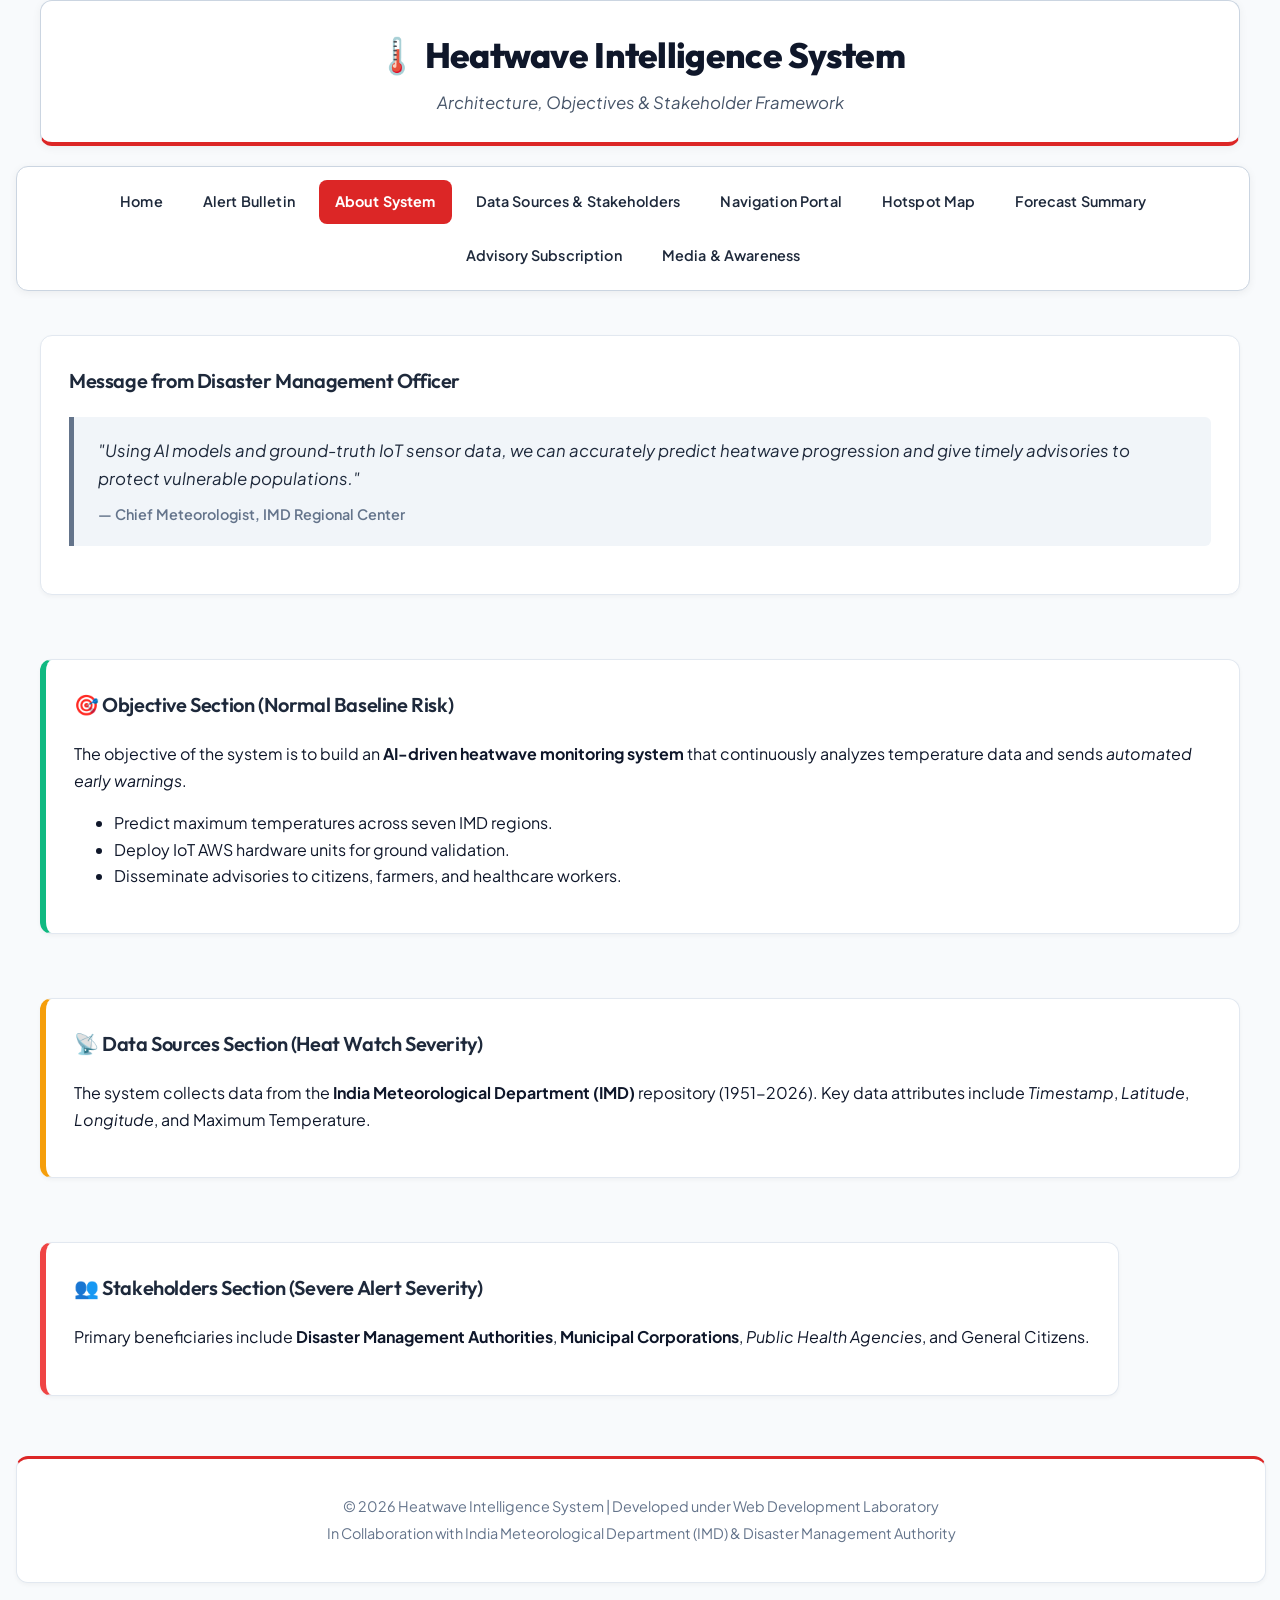
==== commit c91bd4ae: "Change header, navigation, and table styling to clean white and light theme" ====
--- a/html/about-system.html
+++ b/html/about-system.html
@@ -14,9 +14,9 @@
 
 <body>
 
-    <header id="main-header" style="background-color: #1e293b; padding: 25px; border-bottom: 4px solid #dc2626; border-radius: 12px; margin-bottom: 20px; box-shadow: 0 4px 12px rgba(0,0,0,0.1); text-align: center;">
-        <h1 id="system-title" style="color: #ffffff; text-align: center; margin: 0; font-size: 2.2rem; font-family: 'Outfit', sans-serif;">🌡️ Heatwave Intelligence System</h1>
-        <p style="color: #cbd5e1; text-align: center; margin: 5px 0 0 0; font-size: 1.05rem;"><i>Architecture, Objectives &amp; Stakeholder Framework</i></p>
+    <header id="main-header" style="background-color: #ffffff; padding: 25px; border: 1px solid #cbd5e1; border-bottom: 4px solid #dc2626; border-radius: 12px; margin-bottom: 20px; box-shadow: 0 2px 10px rgba(0,0,0,0.05); text-align: center;">
+        <h1 id="system-title" style="color: #0f172a; text-align: center; margin: 0; font-size: 2.2rem; font-family: 'Outfit', sans-serif;">🌡️ Heatwave Intelligence System</h1>
+        <p style="color: #475569; text-align: center; margin: 5px 0 0 0; font-size: 1.05rem;"><i>Architecture, Objectives &amp; Stakeholder Framework</i></p>
     </header>
 
     <nav id="main-nav" class="nav-bar">
--- a/css/style.css
+++ b/css/style.css
@@ -1,6 +1,6 @@
 /* ==========================================================================
    HEATWAVE INTELLIGENCE SYSTEM - CORE STYLESHEET (style.css)
-   Clean Light Theme - Solid Colors (No Gradients)
+   Clean Light Theme - Light Headers & Light Cards (No Dark Blue)
    Fulfilling: Task 3 (External CSS, Theme), Task 4 (Sidebar Cards), 
                Task 5 (Box Model Cards), Task 10 (Effects & Highlighting)
    ========================================================================== */
@@ -8,15 +8,17 @@
 @import url('https://fonts.googleapis.com/css2?family=Outfit:wght@400;500;600;700;800&family=Plus+Jakarta+Sans:wght@400;500;600;700&display=swap');
 
 :root {
-    /* Color Palette - Clean Light Theme with Solid Colors */
+    /* Color Palette - Clean Light Theme */
     --bg-main: #f8fafc;
     --bg-surface: #ffffff;
     --bg-card: #ffffff;
-    --bg-card-alt: #f1f5f9;
+    --bg-header: #ffffff;
+    --bg-nav: #ffffff;
     
     --text-main: #0f172a;
-    --text-muted: #475569;
-    --text-light: #ffffff;
+    --text-heading: #0f172a;
+    --text-muted: #64748b;
+    --text-dark: #0f172a;
     
     --accent-red: #dc2626;
     --accent-red-bg: #fef2f2;
@@ -29,9 +31,6 @@
     --accent-green: #059669;
     --accent-green-bg: #ecfdf5;
     
-    --accent-blue: #2563eb;
-    --accent-blue-bg: #eff6ff;
-    
     --border-color: #e2e8f0;
     --border-dark: #cbd5e1;
     
@@ -39,9 +38,9 @@
     --radius-md: 12px;
     --radius-lg: 16px;
     
-    --shadow-sm: 0 2px 4px rgba(0, 0, 0, 0.05);
-    --shadow-md: 0 4px 12px rgba(0, 0, 0, 0.08);
-    --shadow-lg: 0 8px 24px rgba(0, 0, 0, 0.12);
+    --shadow-sm: 0 2px 4px rgba(0, 0, 0, 0.04);
+    --shadow-md: 0 4px 12px rgba(0, 0, 0, 0.06);
+    --shadow-lg: 0 8px 24px rgba(0, 0, 0, 0.08);
 }
 
 /* Site-wide Body & Typography (Task 3 Requirement) */
@@ -70,18 +69,19 @@
     font-family: 'Outfit', sans-serif;
     letter-spacing: -0.02em;
     margin-top: 0;
-    color: var(--text-main);
+    color: var(--text-heading);
 }
 
 h1 { 
     font-size: 2.2rem; 
     font-weight: 800; 
+    color: var(--text-heading);
 }
 
 h2 { 
     font-size: 1.6rem; 
     font-weight: 700; 
-    color: #1e293b; 
+    color: #0f172a; 
     border-bottom: 3px solid var(--accent-red);
     padding-bottom: 8px;
     margin-top: 28px;
@@ -96,7 +96,7 @@
 
 /* Links Styling */
 a {
-    color: var(--accent-blue);
+    color: #2563eb;
     text-decoration: none;
     transition: color 0.2s ease, text-decoration 0.2s ease;
 }
@@ -202,7 +202,7 @@
 .product-card:hover {
     transform: translateY(-4px);
     box-shadow: var(--shadow-lg);
-    border-color: var(--accent-blue);
+    border-color: var(--accent-red);
 }
 
 .product-card .stat-number {
@@ -223,8 +223,8 @@
 
 /* Blockquote Styling */
 blockquote {
-    background-color: var(--accent-blue-bg);
-    border-left: 5px solid var(--accent-blue);
+    background-color: #f1f5f9;
+    border-left: 5px solid #64748b;
     margin: 20px 0;
     padding: 20px 24px;
     border-radius: 0 var(--radius-sm) var(--radius-sm) 0;
@@ -299,7 +299,7 @@
 .glowing-alert-box h3 {
     color: #991b1b;
     font-size: 1.35rem;
-    text-shadow: 0 1px 2px rgba(153, 27, 27, 0.2);
+    text-shadow: 0 1px 2px rgba(153, 27, 27, 0.15);
     display: flex;
     align-items: center;
     gap: 10px;
@@ -310,7 +310,7 @@
         box-shadow: 0 0 6px rgba(220, 38, 38, 0.2);
     }
     50% {
-        box-shadow: 0 0 18px rgba(220, 38, 38, 0.45);
+        box-shadow: 0 0 18px rgba(220, 38, 38, 0.4);
     }
     100% {
         box-shadow: 0 0 6px rgba(220, 38, 38, 0.2);
@@ -352,11 +352,13 @@
 footer, .main-footer {
     margin-top: 48px;
     padding: 32px 24px;
-    background-color: #1e293b;
+    background-color: #ffffff;
+    border: 1px solid var(--border-color);
     border-top: 3px solid var(--accent-red);
-    color: #94a3b8;
+    color: #64748b;
     text-align: center;
     border-radius: var(--radius-md);
+    box-shadow: var(--shadow-sm);
     font-size: 0.9rem;
 }
 
@@ -365,10 +367,10 @@
 }
 
 footer a, .main-footer a {
-    color: #38bdf8;
+    color: #2563eb;
     font-weight: 500;
 }
 
 footer a:hover, .main-footer a:hover {
-    color: #7dd3fc;
-}
+    color: #1d4ed8;
+}
--- a/css/nav.css
+++ b/css/nav.css
@@ -1,18 +1,18 @@
 /* ==========================================================================
    HEATWAVE INTELLIGENCE SYSTEM - NAVIGATION & MEDIA STYLESHEET (nav.css)
-   Clean Light Theme - Solid Colors (No Gradients)
+   Clean Light Theme - Light Navigation Bar (No Dark Blue)
    Fulfilling: Task 2 (Internal/External Navigation Menu), 
                Task 6 (Image Gallery & Interactive Map Styling)
    ========================================================================== */
 
-/* Navigation Container (Task 2 & Clean Solid Navbar) */
+/* Navigation Container (Task 2 & Clean Solid Light Navbar) */
 nav, .nav-bar, #main-nav {
-    background-color: #1e293b; /* Solid background color (No Gradients) */
+    background-color: #ffffff; /* Solid Light Background */
     padding: 10px 16px;
     border-radius: 12px;
     margin: 20px 0;
-    box-shadow: 0 4px 12px rgba(0, 0, 0, 0.1);
-    border: 1px solid #0f172a;
+    box-shadow: 0 2px 8px rgba(0, 0, 0, 0.06);
+    border: 1px solid #cbd5e1;
     text-align: center;
 }
 
@@ -36,7 +36,7 @@
 /* Navigation Links (Task 2 Requirement: Styling links & text-decoration) */
 nav ul li a, .nav-bar ul li a, #main-nav ul li a {
     display: inline-block;
-    color: #f8fafc; /* Task 2: link colors */
+    color: #1e293b; /* Task 2: dark link text on light background */
     text-decoration: none; /* Task 2: remove text decoration */
     padding: 10px 16px;
     font-size: 0.9rem;
@@ -48,16 +48,15 @@
 
 /* Navigation Hover Effect (Task 2 Requirement: :hover effect & color change) */
 nav ul li a:hover, .nav-bar ul li a:hover, #main-nav ul li a:hover {
-    background-color: #2563eb; /* Task 2: hover effect solid background color */
-    color: #ffffff; /* Task 2: change link colors */
+    background-color: #f1f5f9; /* Task 2: hover effect light background */
+    color: #dc2626; /* Task 2: change link colors to red accent */
     text-decoration: none;
-    transform: translateY(-2px);
-    box-shadow: 0 4px 10px rgba(37, 99, 235, 0.3);
+    transform: translateY(-1px);
 }
 
 /* Active Navigation Link Indicator */
 nav ul li a.active, .nav-bar ul li a.active, #main-nav ul li a.active {
-    background-color: #2563eb;
+    background-color: #dc2626; /* Solid Red Active Pill */
     color: #ffffff;
     font-weight: 700;
 }
@@ -85,7 +84,7 @@
     border-radius: 12px;
     margin: 16px auto; /* Task 6: Add spacing between images */
     display: block;
-    box-shadow: 0 4px 12px rgba(0, 0, 0, 0.08);
+    box-shadow: 0 4px 12px rgba(0, 0, 0, 0.06);
     transition: transform 0.35s ease, box-shadow 0.35s ease, border-color 0.35s ease;
     object-fit: cover; /* Task 6: Same size / fitting */
 }
@@ -95,20 +94,20 @@
 .gallery-image:hover,
 .map-image:hover {
     transform: scale(1.03); /* Task 6: transform: scale() hover zoom effect */
-    border-color: #2563eb;
-    box-shadow: 0 8px 24px rgba(37, 99, 235, 0.2);
+    border-color: #dc2626;
+    box-shadow: 0 8px 24px rgba(220, 38, 38, 0.15);
 }
 
 /* Embed IFrames Styling (Videos & Interactive Weather Maps) */
 iframe {
     border-radius: 12px;
     border: 2px solid #cbd5e1 !important;
-    box-shadow: 0 4px 12px rgba(0, 0, 0, 0.08);
+    box-shadow: 0 4px 12px rgba(0, 0, 0, 0.06);
     transition: transform 0.3s ease, border-color 0.3s ease;
     max-width: 100%;
 }
 
 iframe:hover {
-    border-color: #2563eb !important;
+    border-color: #dc2626 !important;
     transform: translateY(-3px);
 }
--- a/css/table.css
+++ b/css/table.css
@@ -1,6 +1,6 @@
 /* ==========================================================================
    HEATWAVE INTELLIGENCE SYSTEM - TABLE STYLESHEET (table.css)
-   Clean Light Theme - Solid Colors (No Gradients)
+   Clean Light Theme - Light Table Headers (No Dark Blue)
    Fulfilling: Task 7 (Table Styling for Forecast & Severity List)
    ========================================================================== */
 
@@ -13,7 +13,7 @@
     background-color: #ffffff;
     border-radius: 12px;
     overflow: hidden;
-    box-shadow: 0 4px 14px rgba(0, 0, 0, 0.06);
+    box-shadow: 0 4px 14px rgba(0, 0, 0, 0.05);
     border: 1px solid #cbd5e1;
 }
 
@@ -29,15 +29,15 @@
     letter-spacing: 0.01em;
 }
 
-/* Table Header (Task 7 Requirement: Header background color & center align text - Solid No Gradient) */
+/* Table Header (Task 7 Requirement: Header background color & center align text - Light Theme) */
 th {
-    background-color: #1e293b; /* Task 7: Header background color (Solid No Gradient) */
-    color: #ffffff;
+    background-color: #f1f5f9; /* Task 7: Header background color (Light Gray, No Dark Blue) */
+    color: #0f172a; /* Dark text on light background */
     font-family: 'Outfit', sans-serif;
     font-weight: 700;
     padding: 14px 16px;
     text-align: center; /* Task 7: Center align text */
-    border: 1px solid #334155;
+    border: 1px solid #cbd5e1;
     letter-spacing: 0.02em;
     text-transform: uppercase;
     font-size: 0.85rem;
@@ -63,7 +63,7 @@
 }
 
 tbody tr:hover {
-    background-color: #f1f5f9;
+    background-color: #fee2e2;
 }
 
 /* Table Footer Row */
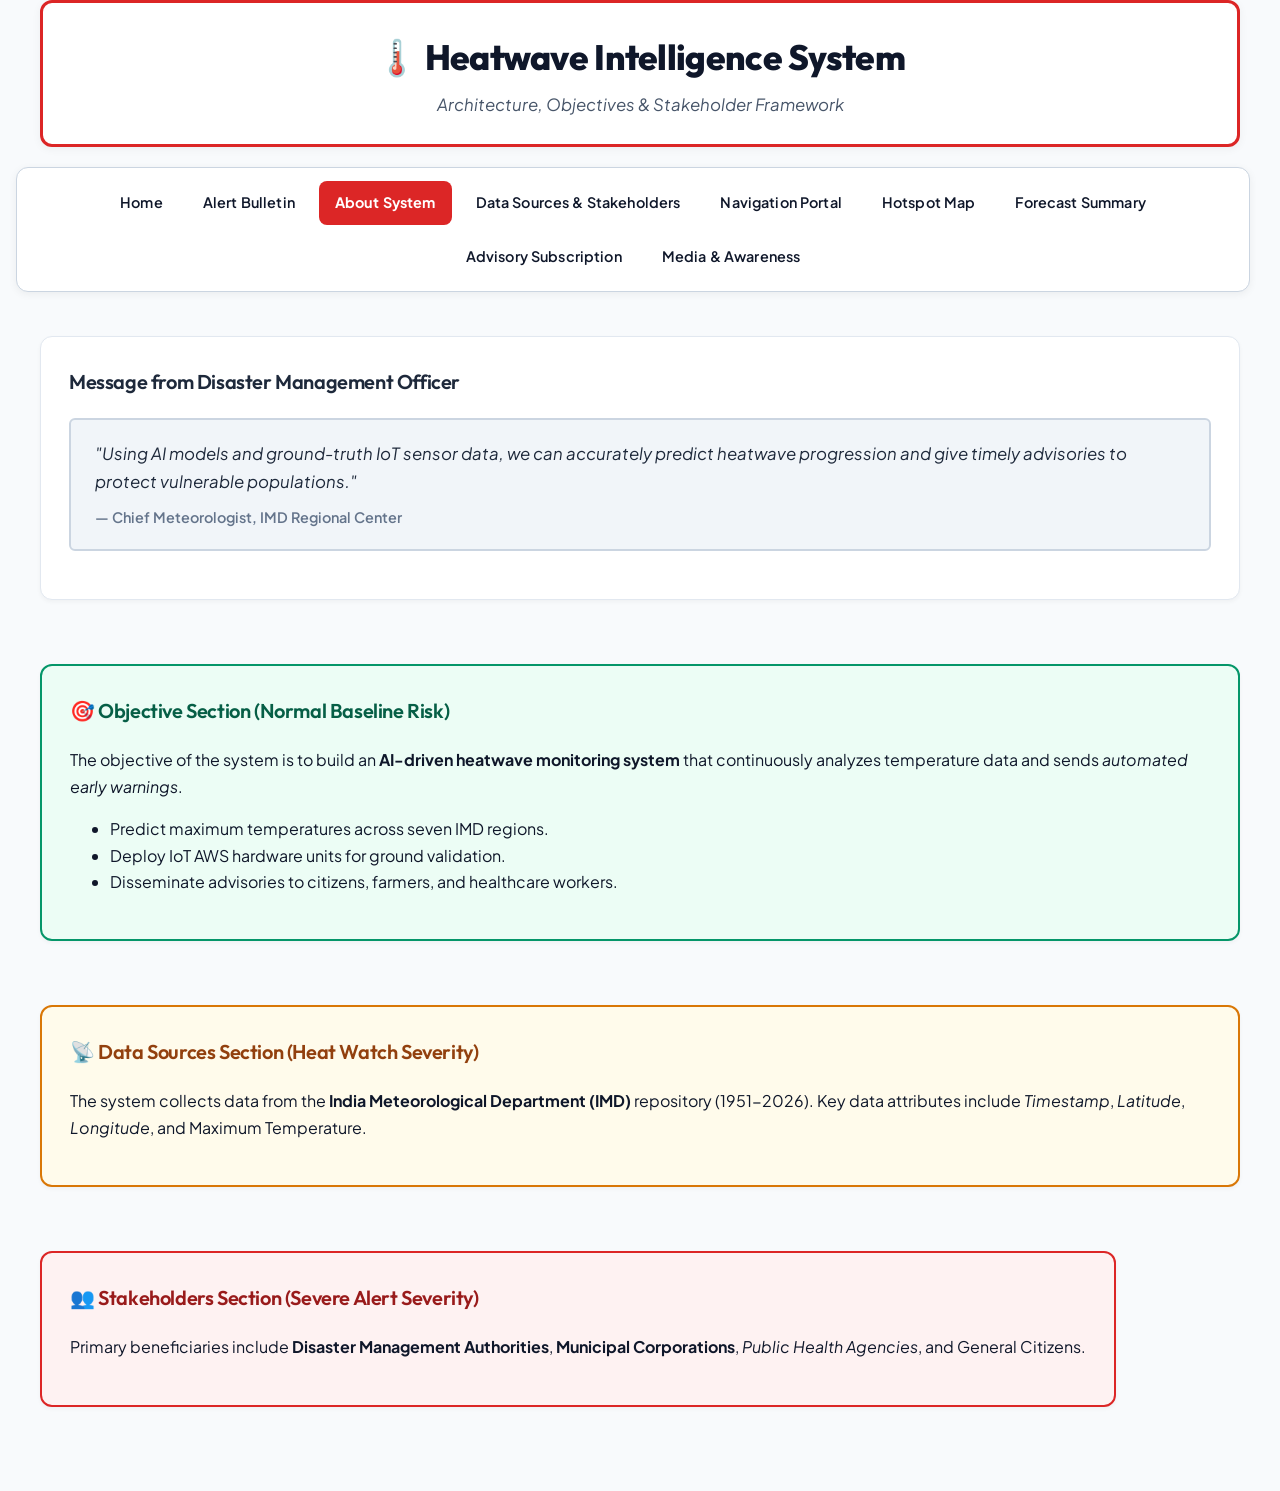
==== commit f8482615: "Update full header borders, remove footers, and strip all code comments" ====
--- a/html/about-system.html
+++ b/html/about-system.html
@@ -5,7 +5,6 @@
     <meta charset="UTF-8">
     <meta name="viewport" content="width=device-width, initial-scale=1.0">
     <title>About System - Heatwave Intelligence System</title>
-    <!-- Task 3, 4, 5, 9: External CSS links from css folder -->
     <link rel="stylesheet" href="../css/style.css">
     <link rel="stylesheet" href="../css/nav.css">
     <link rel="stylesheet" href="../css/table.css">
@@ -14,7 +13,7 @@
 
 <body>
 
-    <header id="main-header" style="background-color: #ffffff; padding: 25px; border: 1px solid #cbd5e1; border-bottom: 4px solid #dc2626; border-radius: 12px; margin-bottom: 20px; box-shadow: 0 2px 10px rgba(0,0,0,0.05); text-align: center;">
+    <header id="main-header" style="background-color: #ffffff; padding: 25px; border: 3px solid #dc2626; border-radius: 12px; margin-bottom: 20px; box-shadow: 0 2px 10px rgba(0,0,0,0.05); text-align: center;">
         <h1 id="system-title" style="color: #0f172a; text-align: center; margin: 0; font-size: 2.2rem; font-family: 'Outfit', sans-serif;">🌡️ Heatwave Intelligence System</h1>
         <p style="color: #475569; text-align: center; margin: 5px 0 0 0; font-size: 1.05rem;"><i>Architecture, Objectives &amp; Stakeholder Framework</i></p>
     </header>
@@ -44,9 +43,8 @@
             </blockquote>
         </section>
 
-        <!-- Task 4 & Task 5: Cards / Table section layout styling -->
-        <div id="objective-section" class="info-card" style="border-left: 6px solid #10b981;">
-            <h3>🎯 Objective Section (Normal Baseline Risk)</h3>
+        <div id="objective-section" class="info-card" style="border: 2px solid #059669; background-color: #ecfdf5;">
+            <h3 style="color: #065f46;">🎯 Objective Section (Normal Baseline Risk)</h3>
             <p>
                 The objective of the system is to build an <strong>AI-driven heatwave
                     monitoring system</strong>
@@ -59,8 +57,8 @@
             </ul>
         </div>
 
-        <div id="sources-section" class="info-card" style="border-left: 6px solid #f59e0b;">
-            <h3>📡 Data Sources Section (Heat Watch Severity)</h3>
+        <div id="sources-section" class="info-card" style="border: 2px solid #d97706; background-color: #fffbeb;">
+            <h3 style="color: #92400e;">📡 Data Sources Section (Heat Watch Severity)</h3>
             <p>
                 The system collects data from the <strong>India Meteorological Department (IMD)</strong>
                 repository (1951-2026).
@@ -69,8 +67,8 @@
             </p>
         </div>
 
-        <div id="stakeholders-section" class="info-card" style="border-left: 6px solid #ef4444;">
-            <h3>👥 Stakeholders Section (Severe Alert Severity)</h3>
+        <div id="stakeholders-section" class="info-card" style="border: 2px solid #dc2626; background-color: #fef2f2;">
+            <h3 style="color: #991b1b;">👥 Stakeholders Section (Severe Alert Severity)</h3>
             <p>
                 Primary beneficiaries include <strong>Disaster Management Authorities</strong>,
                 <strong>Municipal Corporations</strong>,
@@ -79,12 +77,6 @@
         </div>
     </main>
 
-    <!-- Task 3: Common Footer -->
-    <footer class="main-footer">
-        <p>&copy; 2026 Heatwave Intelligence System | Developed under Web Development Laboratory</p>
-        <p>In Collaboration with India Meteorological Department (IMD) &amp; Disaster Management Authority</p>
-    </footer>
-
 </body>
 
 </html>
--- a/css/style.css
+++ b/css/style.css
@@ -1,14 +1,6 @@
-/* ==========================================================================
-   HEATWAVE INTELLIGENCE SYSTEM - CORE STYLESHEET (style.css)
-   Clean Light Theme - Light Headers & Light Cards (No Dark Blue)
-   Fulfilling: Task 3 (External CSS, Theme), Task 4 (Sidebar Cards), 
-               Task 5 (Box Model Cards), Task 10 (Effects & Highlighting)
-   ========================================================================== */
-
 @import url('https://fonts.googleapis.com/css2?family=Outfit:wght@400;500;600;700;800&family=Plus+Jakarta+Sans:wght@400;500;600;700&display=swap');
 
 :root {
-    /* Color Palette - Clean Light Theme */
     --bg-main: #f8fafc;
     --bg-surface: #ffffff;
     --bg-card: #ffffff;
@@ -43,7 +35,6 @@
     --shadow-lg: 0 8px 24px rgba(0, 0, 0, 0.08);
 }
 
-/* Site-wide Body & Typography (Task 3 Requirement) */
 body {
     font-family: 'Plus Jakarta Sans', system-ui, -apple-system, sans-serif;
     background-color: var(--bg-main);
@@ -54,7 +45,6 @@
     -webkit-font-smoothing: antialiased;
 }
 
-/* Page Layout Outer Centering */
 body > header,
 body > nav,
 body > main,
@@ -64,7 +54,6 @@
     margin-right: auto;
 }
 
-/* Common Heading Styles (Task 3 Requirement) */
 h1, h2, h3, h4, h5, h6 {
     font-family: 'Outfit', sans-serif;
     letter-spacing: -0.02em;
@@ -94,7 +83,6 @@
     color: #1e293b; 
 }
 
-/* Links Styling */
 a {
     color: #2563eb;
     text-decoration: none;
@@ -106,7 +94,6 @@
     text-decoration: underline;
 }
 
-/* Horizontal Rule Styling */
 hr {
     border: 0;
     height: 1px;
@@ -114,9 +101,6 @@
     margin: 24px 0;
 }
 
-/* ==========================================
-   Task 4: Style Sidebar / Categories Card
-   ========================================== */
 .notice-sidebar,
 aside,
 .sidebar-card {
@@ -162,9 +146,6 @@
     transform: translateX(4px);
 }
 
-/* ==========================================
-   Task 5: Card Layout Using CSS Box Model
-   ========================================== */
 .card,
 .info-card,
 article,
@@ -182,7 +163,6 @@
     box-shadow: var(--shadow-md);
 }
 
-/* Product Card Grid (Task 5: Box Model, inline-block/flex, width, margin, padding, border, shadow) */
 .product-card {
     display: inline-block;
     width: calc(33.333% - 24px);
@@ -221,13 +201,12 @@
     font-weight: 600;
 }
 
-/* Blockquote Styling */
 blockquote {
     background-color: #f1f5f9;
-    border-left: 5px solid #64748b;
+    border: 2px solid #cbd5e1;
     margin: 20px 0;
     padding: 20px 24px;
-    border-radius: 0 var(--radius-sm) var(--radius-sm) 0;
+    border-radius: var(--radius-sm);
     font-style: italic;
     color: #1e293b;
     font-size: 1.05rem;
@@ -242,7 +221,6 @@
     font-size: 0.9rem;
 }
 
-/* Highlight Mark Tag */
 mark {
     background-color: #fef08a;
     color: #854d0e;
@@ -251,7 +229,6 @@
     font-weight: 600;
 }
 
-/* Status Badges with Solid Colors */
 .badge {
     display: inline-block;
     padding: 4px 12px;
@@ -274,20 +251,22 @@
     border: 1px solid #fde68a;
 }
 
+.badge-orange {
+    background-color: #ffedd5;
+    color: #c2410c;
+    border: 1px solid #fdba74;
+}
+
 .badge-success {
     background-color: #d1fae5;
     color: #065f46;
     border: 1px solid #6ee7b7;
 }
 
-/* ==========================================
-   Task 10: CSS Effects & Highlighting (Offer / Alert Box)
-   ========================================== */
 .offer-box,
 .glowing-alert-box {
     background-color: var(--accent-red-bg);
-    border: 2px solid var(--accent-red-border);
-    border-left: 6px solid var(--accent-red);
+    border: 3px solid var(--accent-red);
     border-radius: var(--radius-md);
     padding: 24px;
     margin: 24px 0;
@@ -317,7 +296,6 @@
     }
 }
 
-/* Blinking text effect (Task 10) */
 .blinking-text {
     animation: alert-blink 1.2s ease-in-out infinite;
     color: var(--accent-red);
@@ -329,7 +307,6 @@
     50% { opacity: 0.35; }
 }
 
-/* Pulse indicator dot */
 .pulse-dot {
     display: inline-block;
     width: 10px;
@@ -345,32 +322,3 @@
     70% { transform: scale(1); box-shadow: 0 0 0 8px rgba(220, 38, 38, 0); }
     100% { transform: scale(0.95); box-shadow: 0 0 0 0 rgba(220, 38, 38, 0); }
 }
-
-/* ==========================================
-   Common Footer Style (Task 3 Requirement)
-   ========================================== */
-footer, .main-footer {
-    margin-top: 48px;
-    padding: 32px 24px;
-    background-color: #ffffff;
-    border: 1px solid var(--border-color);
-    border-top: 3px solid var(--accent-red);
-    color: #64748b;
-    text-align: center;
-    border-radius: var(--radius-md);
-    box-shadow: var(--shadow-sm);
-    font-size: 0.9rem;
-}
-
-footer p, .main-footer p {
-    margin: 4px 0;
-}
-
-footer a, .main-footer a {
-    color: #2563eb;
-    font-weight: 500;
-}
-
-footer a:hover, .main-footer a:hover {
-    color: #1d4ed8;
-}
--- a/css/nav.css
+++ b/css/nav.css
@@ -1,13 +1,5 @@
-/* ==========================================================================
-   HEATWAVE INTELLIGENCE SYSTEM - NAVIGATION & MEDIA STYLESHEET (nav.css)
-   Clean Light Theme - Light Navigation Bar (No Dark Blue)
-   Fulfilling: Task 2 (Internal/External Navigation Menu), 
-               Task 6 (Image Gallery & Interactive Map Styling)
-   ========================================================================== */
-
-/* Navigation Container (Task 2 & Clean Solid Light Navbar) */
 nav, .nav-bar, #main-nav {
-    background-color: #ffffff; /* Solid Light Background */
+    background-color: #ffffff;
     padding: 10px 16px;
     border-radius: 12px;
     margin: 20px 0;
@@ -16,9 +8,8 @@
     text-align: center;
 }
 
-/* Navigation List (Task 2 Requirement: Remove bullet points) */
 nav ul, .nav-bar ul, #main-nav ul {
-    list-style-type: none; /* Task 2: remove bullet points */
+    list-style-type: none;
     margin: 0;
     padding: 0;
     display: flex;
@@ -27,17 +18,15 @@
     gap: 4px;
 }
 
-/* Navigation Items (Task 2 Requirement: Display menu items horizontally) */
 nav ul li, .nav-bar ul li, #main-nav ul li {
-    display: inline-block; /* Task 2: display menu items horizontally */
+    display: inline-block;
     margin: 3px 2px;
 }
 
-/* Navigation Links (Task 2 Requirement: Styling links & text-decoration) */
 nav ul li a, .nav-bar ul li a, #main-nav ul li a {
     display: inline-block;
-    color: #1e293b; /* Task 2: dark link text on light background */
-    text-decoration: none; /* Task 2: remove text decoration */
+    color: #0f172a;
+    text-decoration: none;
     padding: 10px 16px;
     font-size: 0.9rem;
     font-weight: 600;
@@ -46,27 +35,19 @@
     letter-spacing: 0.01em;
 }
 
-/* Navigation Hover Effect (Task 2 Requirement: :hover effect & color change) */
 nav ul li a:hover, .nav-bar ul li a:hover, #main-nav ul li a:hover {
-    background-color: #f1f5f9; /* Task 2: hover effect light background */
-    color: #dc2626; /* Task 2: change link colors to red accent */
+    background-color: #f1f5f9;
+    color: #dc2626;
     text-decoration: none;
     transform: translateY(-1px);
 }
 
-/* Active Navigation Link Indicator */
 nav ul li a.active, .nav-bar ul li a.active, #main-nav ul li a.active {
-    background-color: #dc2626; /* Solid Red Active Pill */
+    background-color: #dc2626;
     color: #ffffff;
     font-weight: 700;
 }
 
-
-/* ==========================================================================
-   Task 6: Image Gallery Styling with CSS
-   ========================================================================== */
-
-/* Gallery Grid Layout */
 .gallery-container, .image-grid {
     display: grid;
     grid-template-columns: repeat(auto-fit, minmax(280px, 1fr));
@@ -74,31 +55,28 @@
     margin: 24px 0;
 }
 
-/* Image Item Styling (Task 6: Set same size for images, border, spacing) */
 img,
 .gallery-image,
 .map-image {
     max-width: 100%;
     height: auto;
-    border: 3px solid #cbd5e1; /* Task 6: Add border */
+    border: 3px solid #cbd5e1;
     border-radius: 12px;
-    margin: 16px auto; /* Task 6: Add spacing between images */
+    margin: 16px auto;
     display: block;
     box-shadow: 0 4px 12px rgba(0, 0, 0, 0.06);
     transition: transform 0.35s ease, box-shadow 0.35s ease, border-color 0.35s ease;
-    object-fit: cover; /* Task 6: Same size / fitting */
+    object-fit: cover;
 }
 
-/* Hover Zoom Effect (Task 6 Requirement: transition, transform: scale()) */
 img:hover,
 .gallery-image:hover,
 .map-image:hover {
-    transform: scale(1.03); /* Task 6: transform: scale() hover zoom effect */
+    transform: scale(1.03);
     border-color: #dc2626;
     box-shadow: 0 8px 24px rgba(220, 38, 38, 0.15);
 }
 
-/* Embed IFrames Styling (Videos & Interactive Weather Maps) */
 iframe {
     border-radius: 12px;
     border: 2px solid #cbd5e1 !important;
--- a/css/table.css
+++ b/css/table.css
@@ -1,13 +1,6 @@
-/* ==========================================================================
-   HEATWAVE INTELLIGENCE SYSTEM - TABLE STYLESHEET (table.css)
-   Clean Light Theme - Light Table Headers (No Dark Blue)
-   Fulfilling: Task 7 (Table Styling for Forecast & Severity List)
-   ========================================================================== */
-
-/* Main Table Container (Task 7 Requirement: border-collapse) */
 table {
     width: 100%;
-    border-collapse: collapse; /* Task 7: Collapse borders */
+    border-collapse: collapse;
     margin: 24px 0;
     font-size: 0.95rem;
     background-color: #ffffff;
@@ -17,7 +10,6 @@
     border: 1px solid #cbd5e1;
 }
 
-/* Table Caption */
 caption {
     font-family: 'Outfit', sans-serif;
     font-weight: 700;
@@ -25,39 +17,35 @@
     color: #0f172a;
     margin-bottom: 12px;
     caption-side: top;
-    text-align: center; /* Task 7: Center align */
+    text-align: center;
     letter-spacing: 0.01em;
 }
 
-/* Table Header (Task 7 Requirement: Header background color & center align text - Light Theme) */
 th {
-    background-color: #f1f5f9; /* Task 7: Header background color (Light Gray, No Dark Blue) */
-    color: #0f172a; /* Dark text on light background */
+    background-color: #f1f5f9;
+    color: #0f172a;
     font-family: 'Outfit', sans-serif;
     font-weight: 700;
     padding: 14px 16px;
-    text-align: center; /* Task 7: Center align text */
+    text-align: center;
     border: 1px solid #cbd5e1;
     letter-spacing: 0.02em;
     text-transform: uppercase;
     font-size: 0.85rem;
 }
 
-/* Table Body Cells (Task 7 Requirement: Center align text) */
 td {
     padding: 12px 16px;
-    text-align: center; /* Task 7: Center align text */
+    text-align: center;
     border: 1px solid #e2e8f0;
     color: #1e293b;
     font-weight: 500;
 }
 
-/* Zebra-striping Rows (Task 7 Requirement: nth-child(even)) */
 tbody tr:nth-child(even) {
-    background-color: #f8fafc; /* Task 7: Zebra-striping rows */
+    background-color: #f8fafc;
 }
 
-/* Table Row Hover State */
 tbody tr {
     transition: background-color 0.2s ease;
 }
@@ -66,7 +54,6 @@
     background-color: #fee2e2;
 }
 
-/* Table Footer Row */
 tfoot td {
     background-color: #f8fafc;
     font-style: italic;
--- a/css/layout.css
+++ b/css/layout.css
@@ -1,20 +1,12 @@
-/* ==========================================================================
-   HEATWAVE INTELLIGENCE SYSTEM - LAYOUT STYLESHEET (layout.css)
-   Clean Light Theme - Solid Colors (No Gradients)
-   Fulfilling: Task 9 (Page Layout Header, Sidebar, Content, Footer)
-   ========================================================================== */
-
-/* Main Layout Flex Wrapper (Task 9: Header, Sidebar, Content, Footer layout) */
 .layout-container,
 main#main-content {
-    display: flex; /* Task 9: flex layout */
+    display: flex;
     flex-wrap: wrap;
     gap: 24px;
     margin: 24px auto;
     align-items: flex-start;
 }
 
-/* Header Container (Task 9: Header at top) */
 header#main-header,
 header {
     width: 100%;
@@ -22,26 +14,23 @@
     box-sizing: border-box;
 }
 
-/* Main Content Area (Task 9: Content width and spacing) */
 #main-content > section,
 .content-area,
 main article {
-    flex: 2 1 66%; /* Task 9: Set widths and spacing */
+    flex: 2 1 66%;
     min-width: 300px;
     box-sizing: border-box;
 }
 
-/* Sidebar Container (Task 9: Set sidebar to left/right with width and spacing) */
 #alert-aside,
 .sidebar,
 aside,
 .notice-sidebar {
-    flex: 1 1 28%; /* Task 9: Set sidebar width */
+    flex: 1 1 28%;
     min-width: 260px;
     box-sizing: border-box;
 }
 
-/* Footer Container (Task 9: Footer at bottom) */
 footer,
 .main-footer {
     width: 100%;
@@ -49,7 +38,6 @@
     margin-top: 40px;
 }
 
-/* Mobile Responsive Stacking Layout */
 @media (max-width: 768px) {
     .layout-container,
     main#main-content {
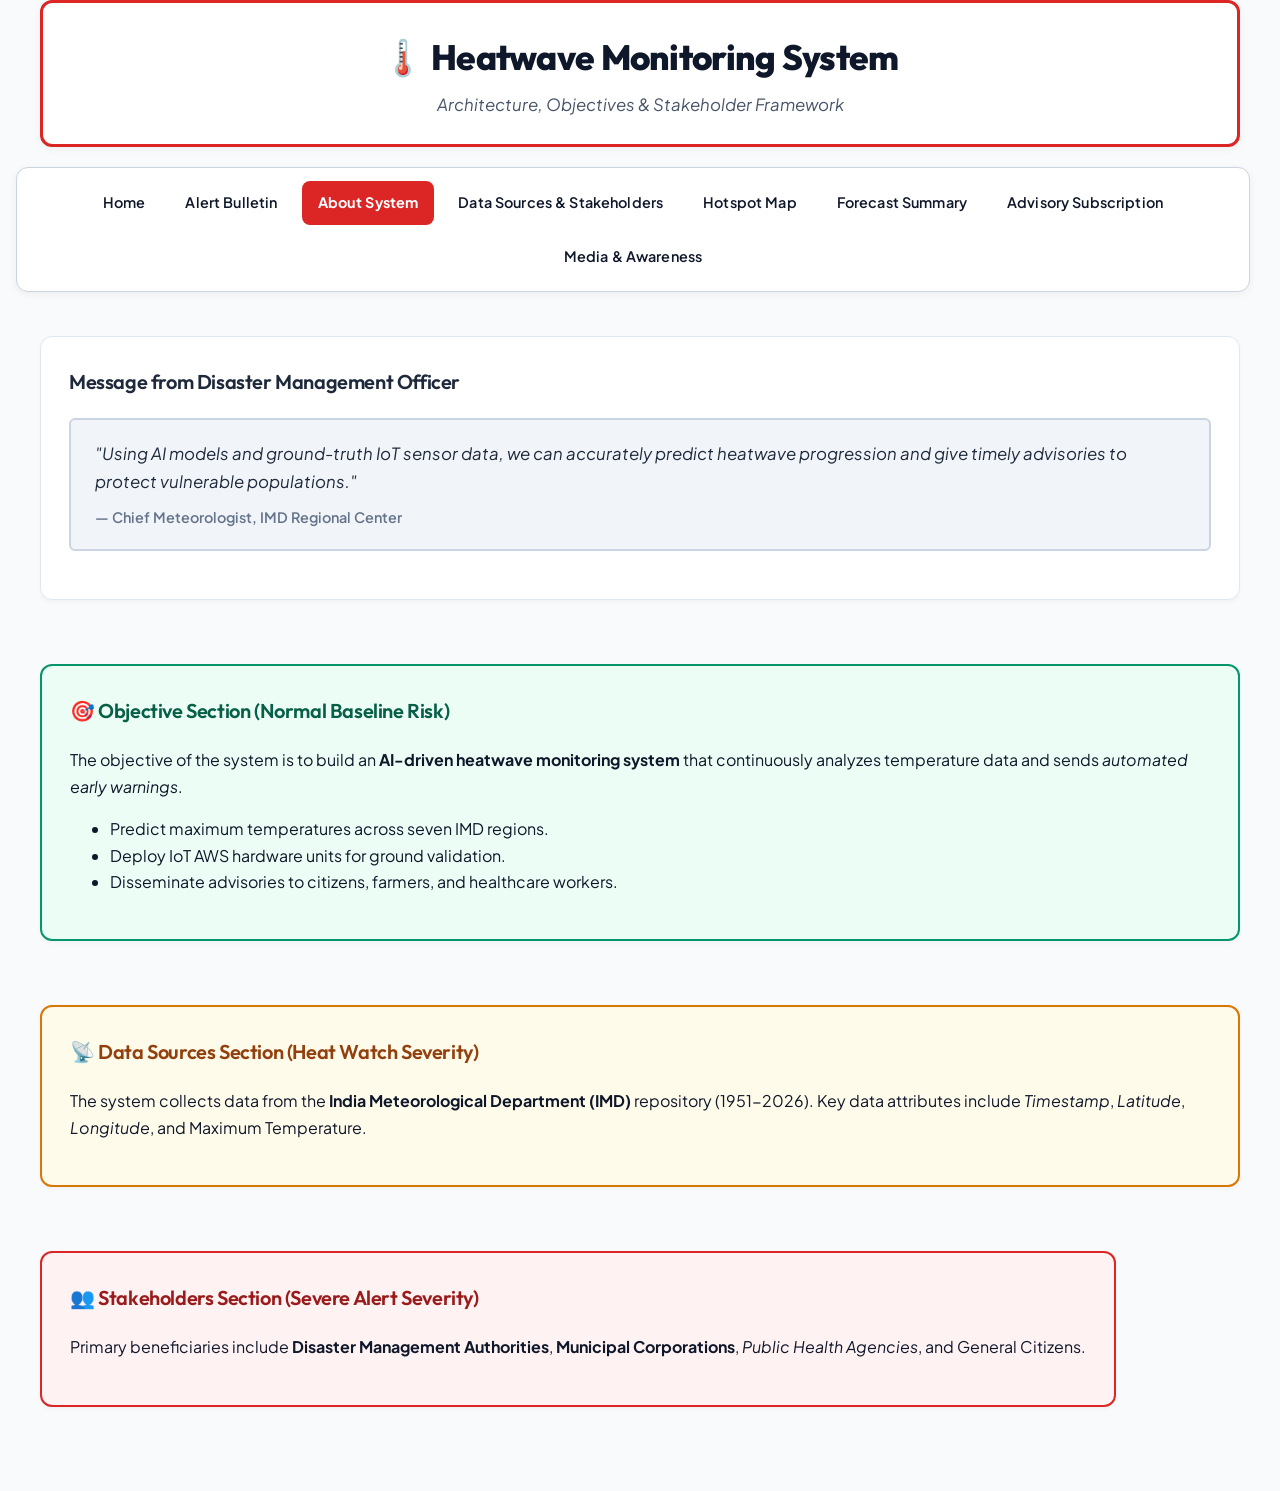
==== commit 24622fd4: "Update advisory subscription styling and functionality, and integrate navigation portal content into" ====
--- a/html/about-system.html
+++ b/html/about-system.html
@@ -4,7 +4,7 @@
 <head>
     <meta charset="UTF-8">
     <meta name="viewport" content="width=device-width, initial-scale=1.0">
-    <title>About System - Heatwave Intelligence System</title>
+    <title>About System - Heatwave Monitoring System</title>
     <link rel="stylesheet" href="../css/style.css">
     <link rel="stylesheet" href="../css/nav.css">
     <link rel="stylesheet" href="../css/table.css">
@@ -14,7 +14,7 @@
 <body>
 
     <header id="main-header" style="background-color: #ffffff; padding: 25px; border: 3px solid #dc2626; border-radius: 12px; margin-bottom: 20px; box-shadow: 0 2px 10px rgba(0,0,0,0.05); text-align: center;">
-        <h1 id="system-title" style="color: #0f172a; text-align: center; margin: 0; font-size: 2.2rem; font-family: 'Outfit', sans-serif;">🌡️ Heatwave Intelligence System</h1>
+        <h1 id="system-title" style="color: #0f172a; text-align: center; margin: 0; font-size: 2.2rem; font-family: 'Outfit', sans-serif;">🌡️ Heatwave Monitoring System</h1>
         <p style="color: #475569; text-align: center; margin: 5px 0 0 0; font-size: 1.05rem;"><i>Architecture, Objectives &amp; Stakeholder Framework</i></p>
     </header>
 
@@ -24,7 +24,6 @@
             <li><a href="alert-details.html">Alert Bulletin</a></li>
             <li><a href="about-system.html" class="active">About System</a></li>
             <li><a href="sources.html">Data Sources & Stakeholders</a></li>
-            <li><a href="navigation.html">Navigation Portal</a></li>
             <li><a href="hotspot-map.html">Hotspot Map</a></li>
             <li><a href="forecast.html">Forecast Summary</a></li>
             <li><a href="subscribe.html">Advisory Subscription</a></li>
